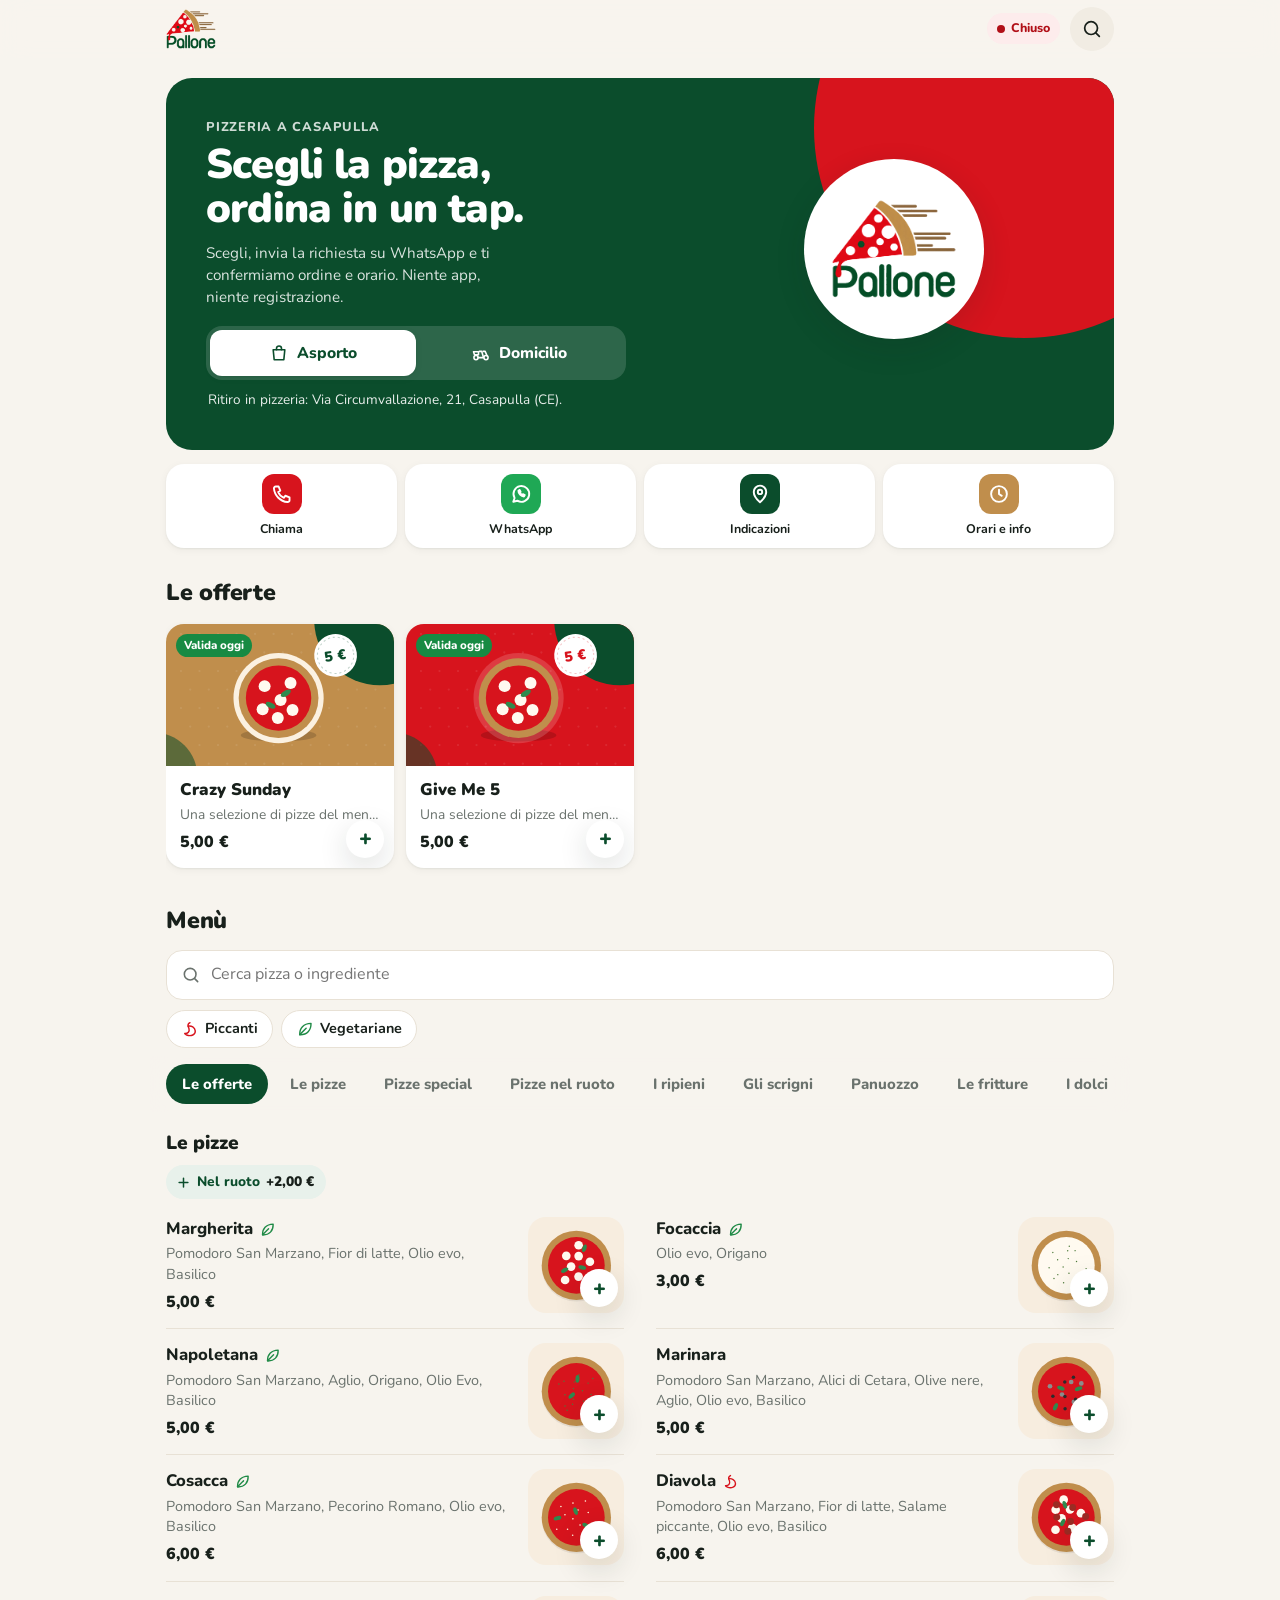
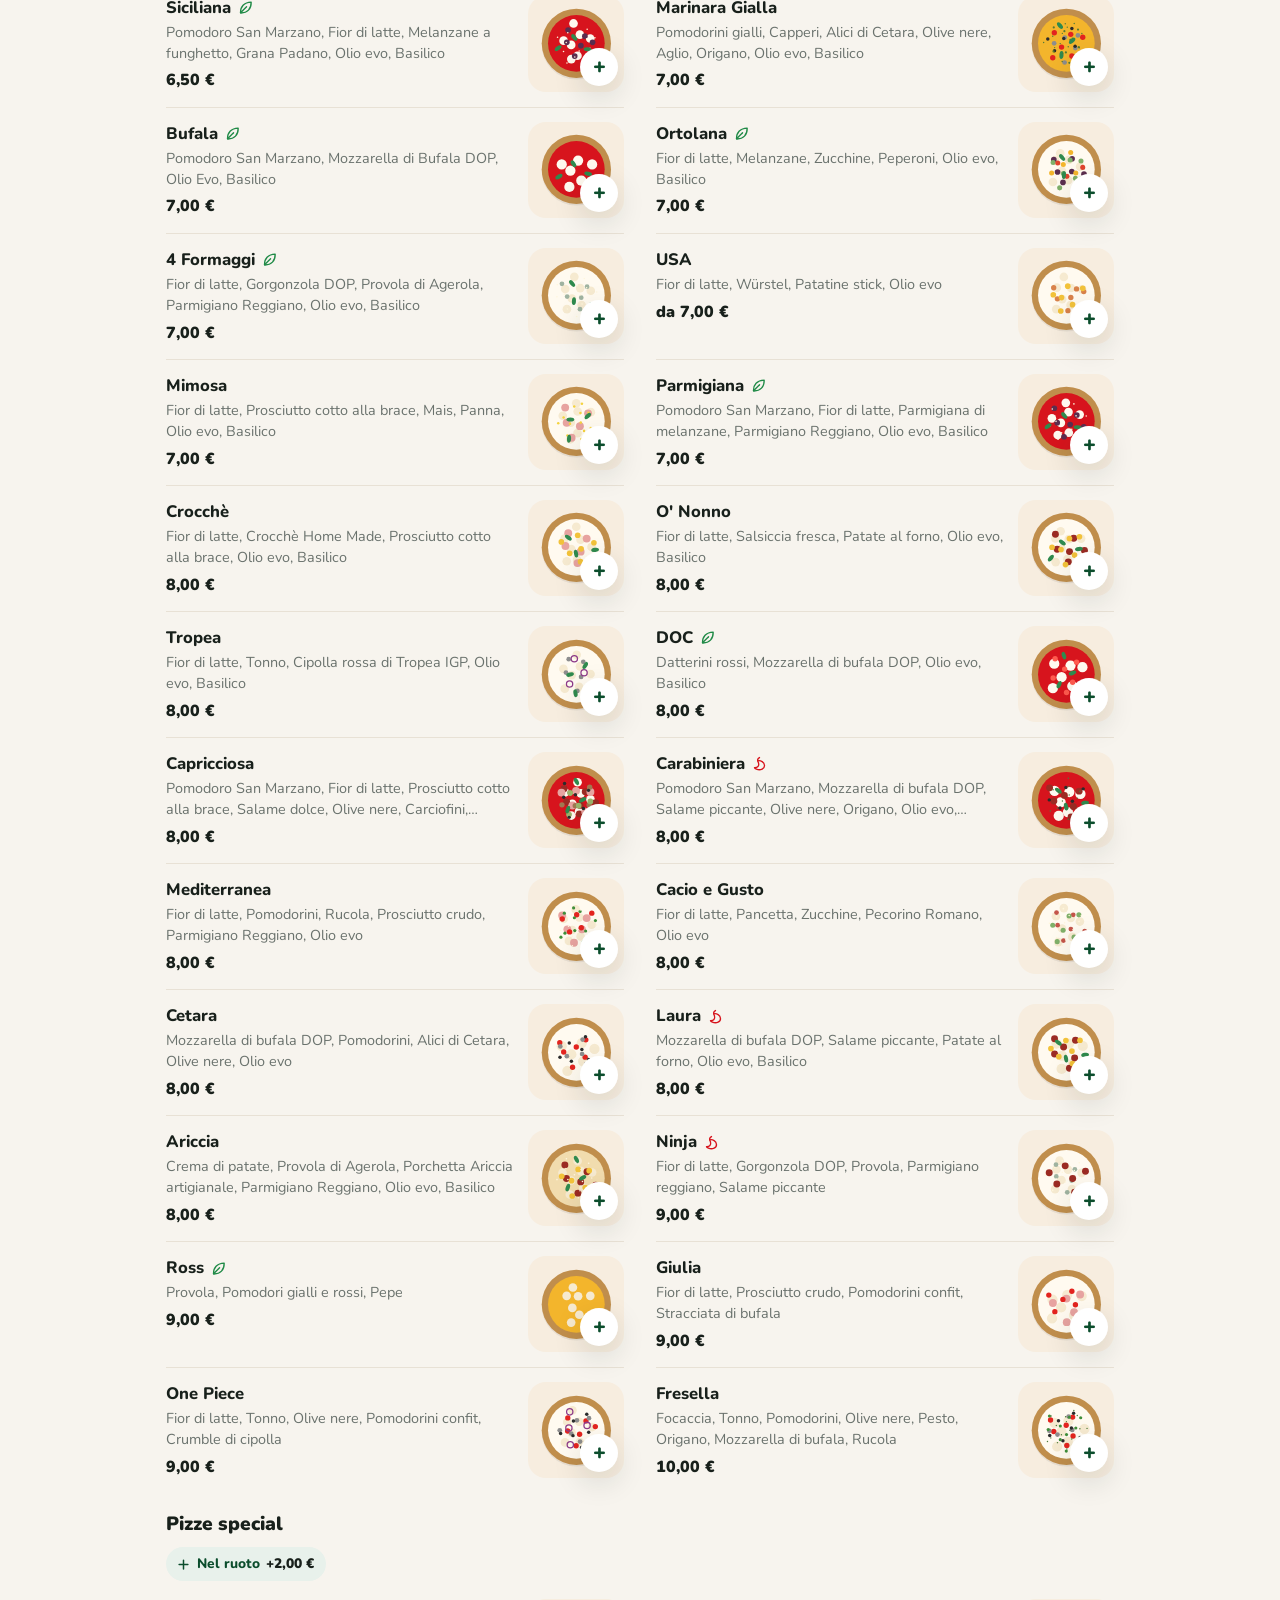
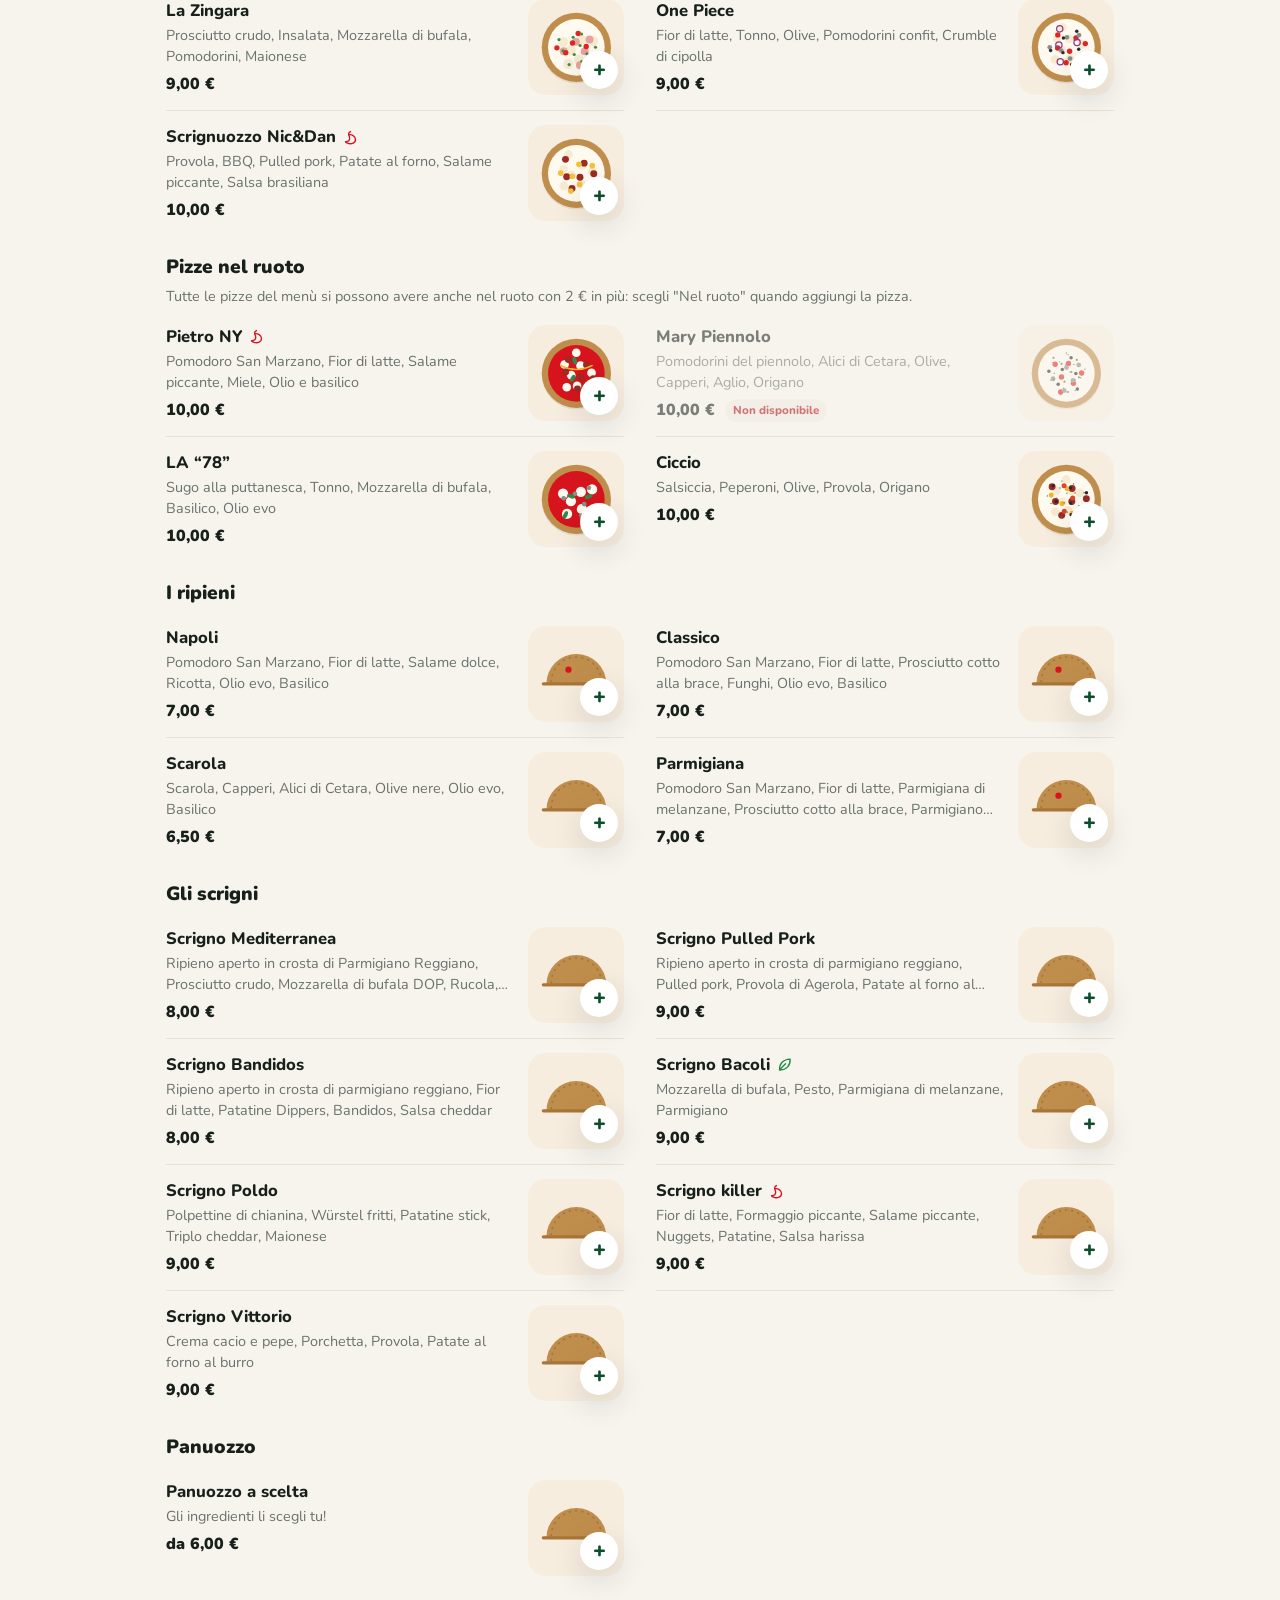
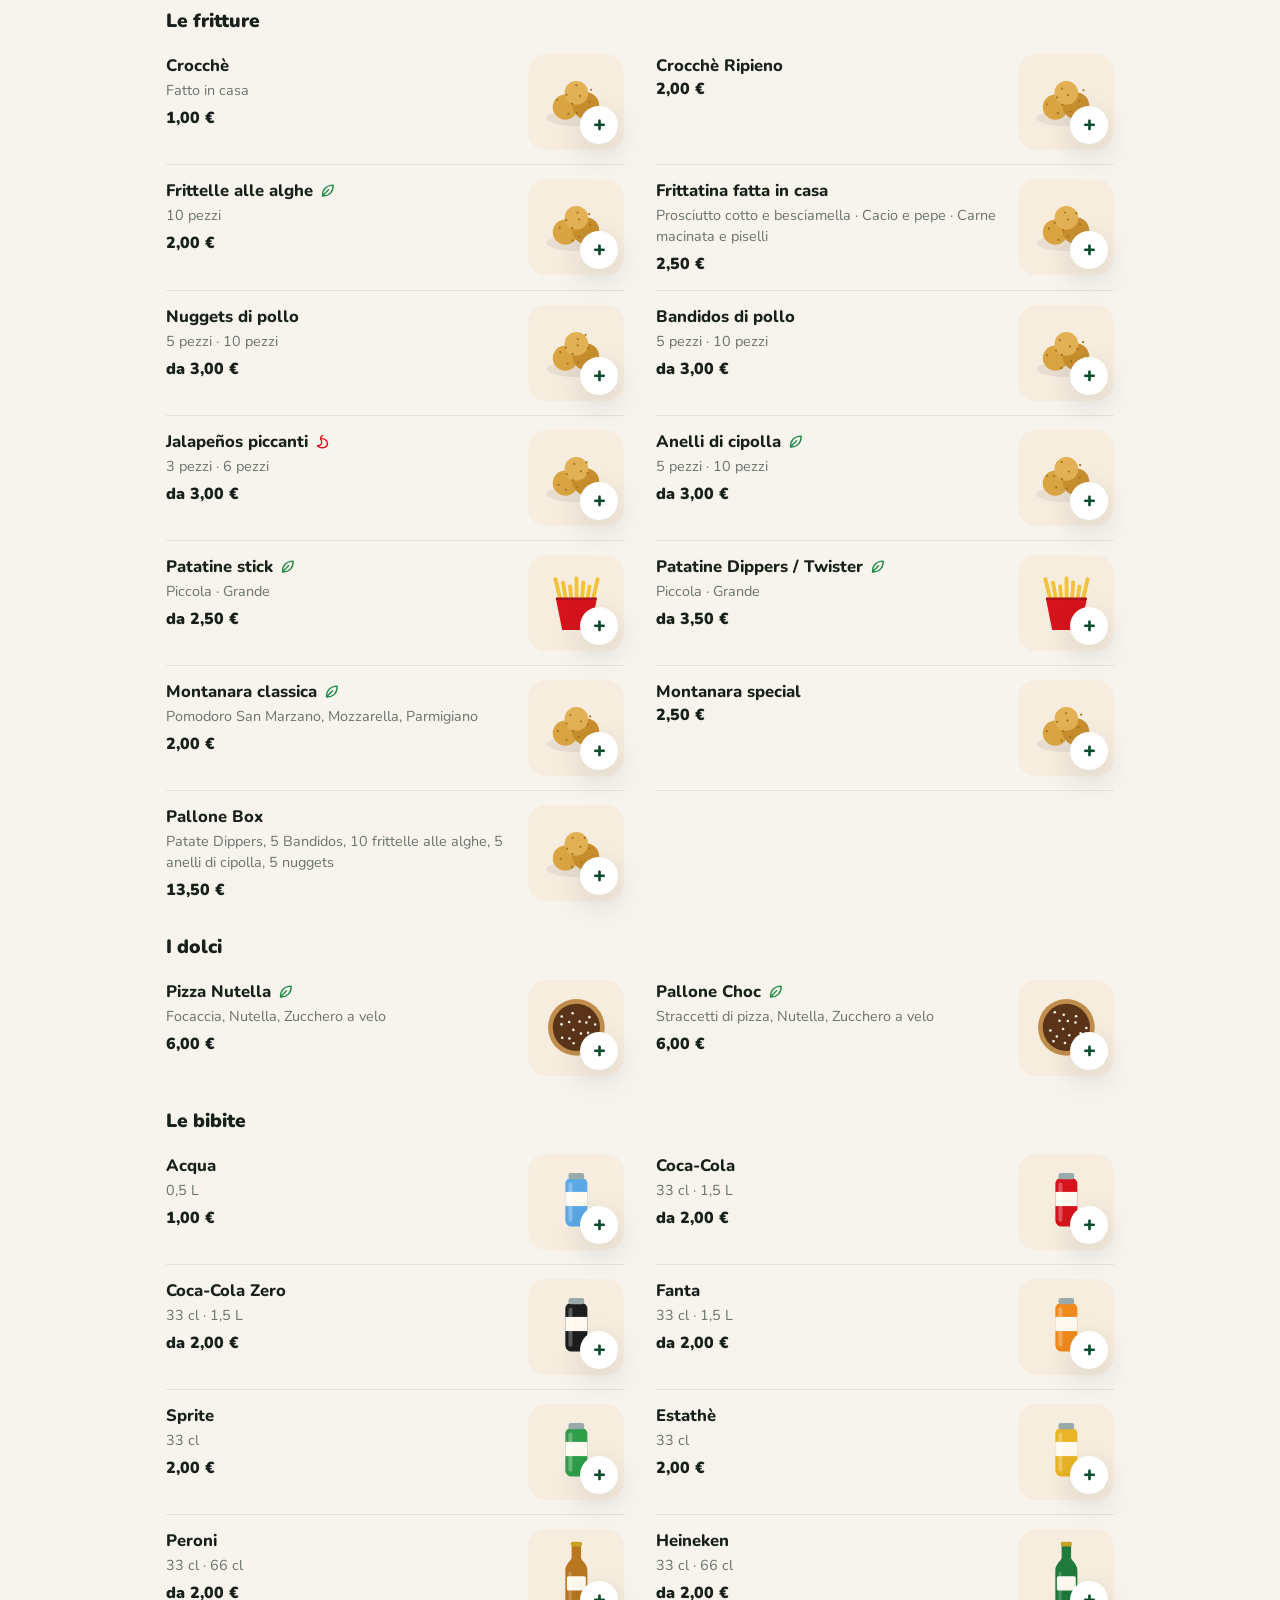
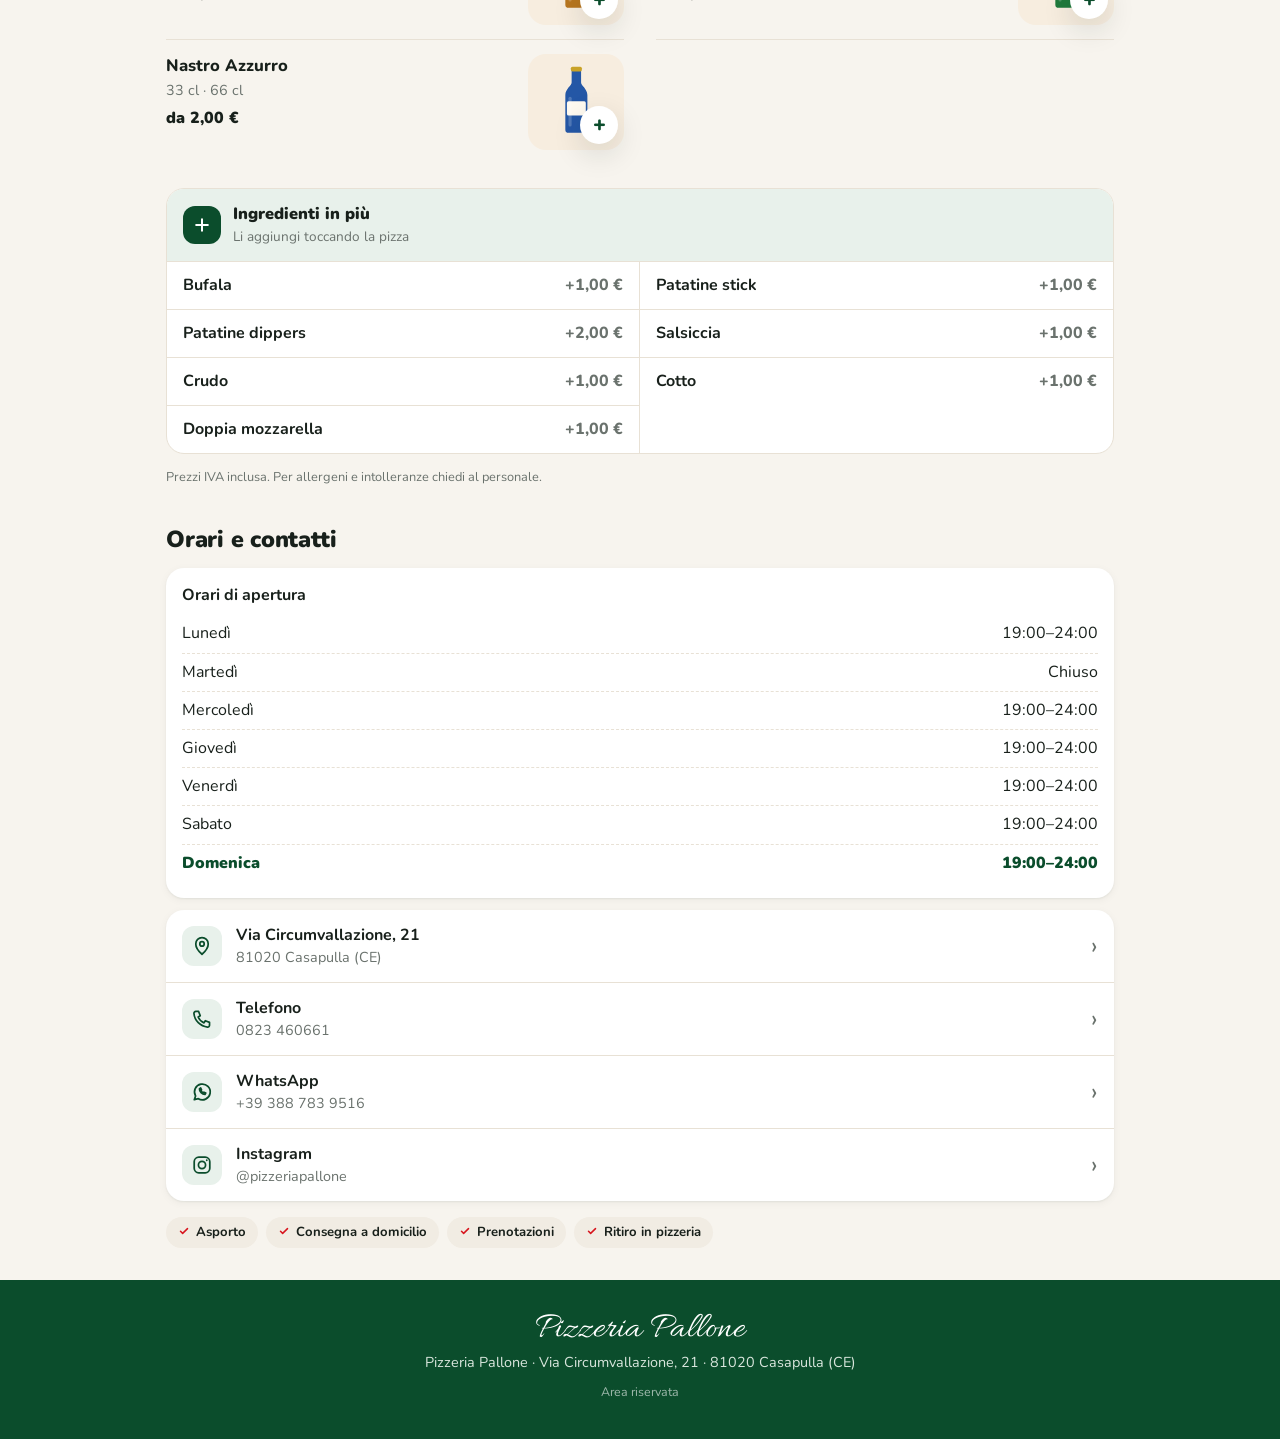
==== index.html @ e0c832b7 "Martedì giorno di chiusura - Stato 'Chiuso oggi · riapre domani alle 19:00' nel giorno di chiusura -" ====
<!doctype html>
<html lang="it">
<head>
  <meta charset="utf-8">
  <meta name="viewport" content="width=device-width, initial-scale=1, viewport-fit=cover">
  <title>Pizzeria Pallone · Menù e ordini · Casapulla</title>
  <meta name="description" content="Il menù di Pizzeria Pallone a Casapulla. Scegli le tue pizze e ordina in un attimo su WhatsApp, da asporto o a domicilio.">
  <meta name="theme-color" content="#0b4d2c">
  <meta name="apple-mobile-web-app-capable" content="yes">
  <meta name="apple-mobile-web-app-title" content="Pallone">
  <meta property="og:title" content="Pizzeria Pallone · Menù e ordini">
  <meta property="og:description" content="Scegli dal menù e ordina su WhatsApp. Asporto e consegna a domicilio a Casapulla.">
  <meta property="og:image" content="img/icon-512.png">
  <link rel="manifest" href="manifest.webmanifest">
  <link rel="icon" href="img/icon-192.png">
  <link rel="apple-touch-icon" href="img/icon-192.png">
  <link rel="preconnect" href="https://fonts.googleapis.com">
  <link rel="preconnect" href="https://fonts.gstatic.com" crossorigin>
  <link href="https://fonts.googleapis.com/css2?family=Allura&family=Nunito:wght@500;600;700;800;900&display=swap" rel="stylesheet">
  <link rel="stylesheet" href="css/style.css?v=20261107v">
</head>
<body>
  <a class="skip" href="#menu">Vai al menù</a>

  <!-- ===== Barra superiore ===== -->
  <header class="appbar">
    <a href="#top" class="appbar__brand" aria-label="Pizzeria Pallone, torna in cima">
      <img src="img/logo.png" alt="Pizzeria Pallone" width="640" height="510">
    </a>
    <span class="status" id="status" hidden></span>
    <button class="iconbtn" id="open-search" type="button" aria-label="Cerca nel menù">
      <i data-icon="search"></i>
    </button>
  </header>

  <main id="top">
    <div class="notices" id="notices" aria-live="polite"></div>
    <!-- ===== Hero ===== -->
    <section class="hero">
      <div class="hero__card">
        <div class="hero__text">
          <p class="hero__eyebrow">Pizzeria a Casapulla</p>
          <h1 class="hero__title">Scegli la pizza,<br>ordina in un tap.</h1>
          <p class="hero__sub">Scegli, invia la richiesta su WhatsApp e ti confermiamo ordine e orario. Niente app, niente registrazione.</p>
        </div>
        <div class="hero__logo" aria-hidden="true"><img src="img/logo.png" alt="" width="640" height="510"></div>

        <div class="segmented" role="radiogroup" aria-label="Come vuoi ricevere l'ordine?">
          <button type="button" role="radio" class="segmented__opt" data-mode="asporto" aria-checked="true">
            <i data-icon="bag"></i>
            Asporto
          </button>
          <button type="button" role="radio" class="segmented__opt" data-mode="domicilio" aria-checked="false">
            <i data-icon="scooter"></i>
            Domicilio
          </button>
        </div>
        <p class="hero__note" id="delivery-note" hidden></p>
      </div>

      <nav class="quick" aria-label="Azioni rapide">
        <a class="quick__item" id="q-call" href="#">
          <span class="quick__ico quick__ico--red"><i data-icon="phone"></i></span>
          Chiama
        </a>
        <a class="quick__item" id="q-wa" href="#" target="_blank" rel="noopener">
          <span class="quick__ico quick__ico--wa"><i data-icon="whatsapp"></i></span>
          WhatsApp
        </a>
        <a class="quick__item" id="q-map" href="#" target="_blank" rel="noopener">
          <span class="quick__ico quick__ico--green"><i data-icon="pin"></i></span>
          Indicazioni
        </a>
        <a class="quick__item" href="#info">
          <span class="quick__ico quick__ico--crust"><i data-icon="clock"></i></span>
          Orari e info
        </a>
      </nav>
    </section>

    <!-- ===== In evidenza (massimo 3, scelte dall'admin) ===== -->
    <section class="spotlight" id="spot-wrap" hidden aria-labelledby="spot-title">
      <div class="section-head"><h2 id="spot-title">In evidenza</h2></div>
      <div class="spot-list" id="spot-list"></div>
    </section>

    <!-- ===== I più amati ===== -->
    <section class="featured" aria-labelledby="featured-title" id="featured-wrap">
      <div class="section-head">
        <h2 id="featured-title">I più amati</h2>
      </div>
      <div class="featured__track" id="featured"></div>
    </section>

    <div class="deals" id="deals" hidden></div>

    <!-- ===== Menù ===== -->
    <section class="menu" id="menu" aria-labelledby="menu-title">
      <div class="section-head">
        <h2 id="menu-title">Menù</h2>
      </div>

      <div class="search">
        <i data-icon="search"></i>
        <label for="search" class="sr-only">Cerca nel menù</label>
        <input id="search" type="search" placeholder="Cerca pizza o ingrediente" autocomplete="off" enterkeyhint="search">
        <button type="button" class="search__clear" id="search-clear" aria-label="Cancella ricerca" hidden>×</button>
      </div>

      <div class="filters" role="group" aria-label="Filtri">
        <button type="button" class="filter" data-filter="promo" aria-pressed="false"><i data-icon="tag"></i> In promo oggi</button>
        <button type="button" class="filter" data-filter="piccante" aria-pressed="false"><i data-icon="chili" class="ic--red"></i> Piccanti</button>
        <button type="button" class="filter" data-filter="vegetariana" aria-pressed="false"><i data-icon="leaf" class="ic--green"></i> Vegetariane</button>
        <button type="button" class="filter" data-filter="novita" aria-pressed="false"><i data-icon="sparkle"></i> Novità</button>
      </div>

      <nav class="cats" aria-label="Categorie">
        <div class="cats__track" id="cats"></div>
      </nav>

      <div id="menu-list"></div>

      <div class="empty" id="empty" hidden>
        <p class="empty__emoji" aria-hidden="true"><i data-icon="pizza"></i></p>
        <p><strong>Nessun risultato</strong></p>
        <p>Prova un'altra parola o togli i filtri.</p>
        <button type="button" class="btn btn--ghost" id="reset-filters">Mostra tutto il menù</button>
      </div>

      <aside class="extras" id="extras" hidden aria-labelledby="extras-title">
        <div class="extras__head">
          <span class="extras__ico" aria-hidden="true"><i data-icon="plus"></i></span>
          <div>
            <h3 id="extras-title">Ingredienti in più</h3>
            <p class="extras__hint">Li aggiungi toccando la pizza</p>
          </div>
        </div>
        <ul class="extras__list" id="extras-list"></ul>
      </aside>
      <p class="fineprint">Prezzi IVA inclusa. Per allergeni e intolleranze chiedi al personale.</p>
    </section>

    <!-- ===== Info ===== -->
    <section class="info" id="info" aria-labelledby="info-title">
      <div class="section-head"><h2 id="info-title">Orari e contatti</h2></div>

      <div class="info__card" id="hours-card" hidden>
        <h3>Orari di apertura</h3>
        <ul class="hours" id="hours"></ul>
      </div>

      <div class="info__list">
        <a class="row" id="i-map" href="#" target="_blank" rel="noopener">
          <span class="row__ico"><i data-icon="pin"></i></span>
          <span class="row__txt"><strong id="i-addr"></strong><small id="i-city"></small></span>
          <span class="row__chev" aria-hidden="true">›</span>
        </a>
        <a class="row" id="i-call" href="#">
          <span class="row__ico"><i data-icon="phone"></i></span>
          <span class="row__txt"><strong>Telefono</strong><small id="i-phone"></small></span>
          <span class="row__chev" aria-hidden="true">›</span>
        </a>
        <a class="row" id="i-wa" href="#" target="_blank" rel="noopener">
          <span class="row__ico"><i data-icon="whatsapp"></i></span>
          <span class="row__txt"><strong>WhatsApp</strong><small id="i-wa-num"></small></span>
          <span class="row__chev" aria-hidden="true">›</span>
        </a>
        <a class="row" id="i-ig" href="#" target="_blank" rel="noopener">
          <span class="row__ico"><i data-icon="instagram"></i></span>
          <span class="row__txt"><strong>Instagram</strong><small id="i-ig-name"></small></span>
          <span class="row__chev" aria-hidden="true">›</span>
        </a>
        <a class="row" id="i-fb" href="#" target="_blank" rel="noopener" hidden>
          <span class="row__ico"><i data-icon="facebook"></i></span>
          <span class="row__txt"><strong>Facebook</strong><small>Pagina ufficiale</small></span>
          <span class="row__chev" aria-hidden="true">›</span>
        </a>
      </div>

      <ul class="services" aria-label="Servizi">
        <li>Asporto</li><li>Consegna a domicilio</li><li>Prenotazioni</li><li>Ritiro in pizzeria</li>
      </ul>
    </section>
  </main>

  <footer class="footer">
    <p class="footer__script">Pizzeria Pallone</p>
    <p id="f-legal"></p>
    <p id="f-mail"></p>
    <p><a class="footer__admin" href="admin.html" rel="nofollow">Area riservata</a></p>
  </footer>

  <!-- ===== Barra in basso: contatti oppure "Vedi ordine" ===== -->
  <div class="dock" id="dock">
    <div class="dock__contacts" id="dock-contacts">
      <a class="btn btn--light" id="d-call" href="#">
        <i data-icon="phone"></i>
        Chiama
      </a>
      <a class="btn btn--primary" href="#menu">Sfoglia il menù</a>
    </div>
    <button type="button" class="cartbar" id="cartbar" hidden>
      <span class="cartbar__count" id="cart-count">0</span>
      <span class="cartbar__label">Vedi ordine</span>
      <span class="cartbar__total" id="cart-total">0,00 €</span>
    </button>
  </div>

  <div class="site-toast" id="site-toast" role="status" hidden></div>
  <div class="sr-only" aria-live="polite" id="live"></div>

  <!-- ===== Scheda prodotto ===== -->
  <dialog class="sheet" id="product-sheet" aria-labelledby="ps-name">
    <form method="dialog" class="sheet__inner" id="product-form">
      <div class="sheet__grab" aria-hidden="true"></div>
      <button class="sheet__close" value="cancel" aria-label="Chiudi">×</button>
      <div class="ps__art" id="ps-art"></div>
      <div class="sheet__body">
        <h2 class="ps__name" id="ps-name"></h2>
        <div class="ps__tags" id="ps-tags"></div>
        <p class="ps__desc" id="ps-desc"></p>
        <p class="ps__more" id="ps-more" hidden></p>
        <p class="ps__allergens" id="ps-allergens" hidden></p>
        <div id="ps-steps"></div>
        <fieldset class="choices" id="ps-variants" hidden>
          <legend id="ps-variants-title">Scegli il formato</legend>
          <div id="ps-variants-list" class="optlist"></div>
        </fieldset>
        <fieldset class="choices" id="ps-options" hidden>
          <legend>Vuoi aggiungere? <small>(facoltativo)</small></legend>
          <div id="ps-options-list"></div>
        </fieldset>
        <div class="field" id="ps-note-wrap">
          <label class="field__label" id="ps-note-label" for="ps-note">Vuoi cambiare qualcosa? <small>(facoltativo)</small></label>
          <div class="note-chips" id="ps-note-chips" role="group" aria-label="Scelte rapide"></div>
          <textarea id="ps-note" rows="2" maxlength="160" placeholder="Es. senza origano, aggiungi olive…"></textarea>
          <span class="field__hint" id="ps-note-hint">La nota arriva alla pizzeria insieme all'ordine.</span>
        </div>
      </div>
      <div class="sheet__footer">
        <div class="stepper" aria-label="Quantità">
          <button type="button" class="stepper__btn" id="ps-minus" aria-label="Diminuisci">−</button>
          <output id="ps-qty" aria-live="polite">1</output>
          <button type="button" class="stepper__btn" id="ps-plus" aria-label="Aumenta">+</button>
        </div>
        <button type="submit" value="add" class="btn btn--primary btn--grow" id="ps-add">Aggiungi</button>
      </div>
    </form>
  </dialog>

  <!-- ===== Il tuo ordine (riepilogo e invio) ===== -->
  <dialog class="sheet sheet--tall" id="cart-sheet" aria-labelledby="cs-title">
    <form method="dialog" class="sheet__inner" id="cart-form" novalidate>
      <div class="sheet__grab" aria-hidden="true"></div>
      <div class="sheet__head">
        <h2 class="cs__title" id="cs-title">Il tuo ordine</h2>
        <button class="sheet__close" value="cancel" aria-label="Chiudi">×</button>
      </div>
      <div class="sheet__body">
        <div class="sent" id="cs-sent" hidden role="status">
          <p class="sent__title"><i data-icon="checkCircle"></i> Richiesta inviata su WhatsApp</p>
          <p>Ora <b>aspetta la risposta della pizzeria</b>: l'ordine e l'orario sono confermati solo quando ti rispondono.</p>
          <div class="sent__btns">
            <button type="button" class="btn btn--light" id="cs-sent-ok">Ho capito</button>
            <button type="button" class="btn btn--ghost" id="cs-sent-clear">Svuota l'ordine</button>
          </div>
        </div>
        <p class="cart-hint">Tocca <b><i data-icon="pencil"></i> Modifica</b> sotto una pizza per aggiungere ingredienti o una nota (es. ben cotta).</p>
        <ul class="cart" id="cart-list"></ul>
        <section class="upsell" id="upsell" hidden aria-labelledby="upsell-title">
          <h3 class="upsell__title" id="upsell-title">Ci aggiungi qualcosa?</h3>
          <p class="upsell__sub">Le più scelte insieme alla pizza</p>
          <div class="upsell__track" id="upsell-track"></div>
        </section>
        <button type="button" class="linkbtn" id="cart-more" value="cancel">+ Aggiungi altro dal menù</button>

        <h3 class="cs__sub">Come lo vuoi?</h3>
        <div class="segmented segmented--light" role="radiogroup" aria-label="Modalità">
          <button type="button" role="radio" class="segmented__opt" data-mode="asporto" aria-checked="true">Asporto</button>
          <button type="button" role="radio" class="segmented__opt" data-mode="domicilio" aria-checked="false">Domicilio</button>
        </div>

        <label class="field">
          <span class="field__label">Il tuo nome</span>
          <input id="c-name" type="text" autocomplete="given-name" required placeholder="Es. Mario">
        </label>
        <div id="c-addr-wrap" class="addr-grid" hidden>
          <label class="field">
            <span class="field__label">Via e numero civico</span>
            <input id="c-addr" type="text" autocomplete="address-line1" placeholder="Es. Via Roma 10, citofono Rossi">
          </label>
          <label class="field">
            <span class="field__label">Città</span>
            <input id="c-city" type="text" autocomplete="address-level2" placeholder="Es. Casapulla">
          </label>
        </div>
        <label class="field">
          <span class="field__label">Orario preferito <small>(da confermare)</small></span>
          <select id="c-time"></select>
          <span class="field__hint">È una richiesta: la pizzeria ti risponde con l'orario effettivo.</span>
        </label>
        <label class="field">
          <span class="field__label">Note per la pizzeria <small>(facoltativo)</small></span>
          <textarea id="c-note" rows="2" maxlength="200" placeholder="Es. pago con banconota da 50 €"></textarea>
        </label>

        <dl class="summary">
          <div><dt>Subtotale</dt><dd id="s-sub"></dd></div>
          <div id="s-del-row" hidden><dt>Consegna</dt><dd id="s-del"></dd></div>
          <div class="summary__total"><dt>Totale</dt><dd id="s-tot"></dd></div>
        </dl>
        <p class="form-error" id="c-error" role="alert" hidden></p>
      </div>
      <div class="sheet__footer sheet__footer--stack">
        <div class="confirm-box" role="note">
          <span class="confirm-box__ico" aria-hidden="true"><i data-icon="hourglass"></i></span>
          <p><b>Ordine e orario da confermare:</b> la pizzeria ti risponde su WhatsApp.</p>
        </div>
        <button type="button" class="btn btn--wa btn--grow" id="send-wa">
          <i data-icon="whatsapp"></i>
          Invia richiesta su WhatsApp
        </button>
        <p class="fineprint fineprint--center">Preferisci telefonare? <a id="cs-call" href="#">Chiama</a></p>
      </div>
    </form>
  </dialog>

  <script src="js/icons.js?v=20261107v"></script>
  <script src="js/art.js?v=20261107v"></script>
  <script src="js/app.js?v=20261107v"></script>
</body>
</html>
---- css/style.css ----
/* =========================================================
   Pizzeria Pallone — stile "app" mobile-first
   I colori vengono dal logo: verde, rosso pomodoro, cornicione.
   ========================================================= */
:root {
  --green: #0b4d2c;
  --green-700: #083c22;
  --green-50: #e8f1eb;
  --red: #d7141d;
  --red-700: #b10f17;
  --crust: #c08e4c;
  --crust-50: #f7eddf;
  --wa: #1fa855;

  --bg: #f7f4ee;
  --surface: #ffffff;
  --surface-2: #f1ece3;
  --ink: #18201b;
  --muted: #6a726d;
  --line: #e8e1d5;
  --overlay: rgba(12, 20, 15, .5);

  --r-sm: 12px;
  --r: 18px;
  --r-lg: 26px;
  --shadow-1: 0 1px 2px rgba(24, 32, 27, .06), 0 2px 8px rgba(24, 32, 27, .05);
  --shadow-2: 0 10px 30px rgba(24, 32, 27, .14);
  --appbar-h: 58px;
  --ease: cubic-bezier(.2, .8, .2, 1);
  --safe-b: env(safe-area-inset-bottom, 0px);
  color-scheme: light;
}

@media (prefers-color-scheme: dark) {
  :root {
    --bg: #0f1411;
    --surface: #181f1b;
    --surface-2: #212a24;
    --ink: #eef2ef;
    --muted: #9aa49e;
    --line: #2a332d;
    --green-50: #1b2d22;
    --crust-50: #2c241a;
    --shadow-1: none;
    --shadow-2: 0 10px 30px rgba(0, 0, 0, .5);
    color-scheme: dark;
  }
}

*, *::before, *::after { box-sizing: border-box; }
[hidden] { display: none !important; }

html { scroll-behavior: smooth; scroll-padding-top: calc(var(--appbar-h) + 64px); -webkit-text-size-adjust: 100%; }

body {
  margin: 0;
  font-family: "Nunito", system-ui, -apple-system, "Segoe UI", Roboto, sans-serif;
  font-size: 16px;
  line-height: 1.45;
  color: var(--ink);
  background: var(--bg);
  -webkit-font-smoothing: antialiased;
  -webkit-tap-highlight-color: transparent;
  padding-bottom: calc(88px + var(--safe-b));
}
body.is-locked { overflow: hidden; }

img { display: block; max-width: 100%; height: auto; }
a { color: inherit; }
button { font: inherit; color: inherit; cursor: pointer; }
:focus-visible { outline: 3px solid var(--crust); outline-offset: 2px; border-radius: 8px; }

.sr-only {
  position: absolute !important; width: 1px; height: 1px; padding: 0; margin: -1px;
  overflow: hidden; clip: rect(0 0 0 0); white-space: nowrap; border: 0;
}
.skip { position: absolute; left: 8px; top: -60px; z-index: 100; background: var(--green); color: #fff; padding: 10px 14px; border-radius: 10px; }
.skip:focus { top: 8px; }

/* ---------- Bottoni ---------- */
.btn {
  display: inline-flex; align-items: center; justify-content: center; gap: 8px;
  min-height: 52px; padding: 0 20px; border: 0; border-radius: 16px;
  font-weight: 800; font-size: 1rem; text-decoration: none; white-space: nowrap;
  transition: transform .15s var(--ease), background-color .15s, opacity .15s;
}
.btn:active { transform: scale(.97); }
.btn svg { width: 20px; height: 20px; fill: currentColor; flex: none; }
.btn--primary { background: var(--red); color: #fff; }
.btn--primary:hover { background: var(--red-700); }
.btn--light { background: var(--surface-2); color: var(--ink); }
.btn--ghost { background: transparent; border: 1.5px solid var(--line); min-height: 44px; }
.btn--wa { background: var(--wa); color: #fff; }
.btn--wa:hover { filter: brightness(.95); }
.btn--grow { flex: 1; }
.btn[disabled] { opacity: .5; pointer-events: none; }

.iconbtn {
  width: 44px; height: 44px; flex: none; display: grid; place-items: center;
  border: 0; border-radius: 50%; background: var(--surface-2);
}
.iconbtn svg { width: 20px; height: 20px; fill: var(--ink); }

/* ---------- Appbar ---------- */
.appbar {
  padding-inline: max(16px, calc((100% - 980px) / 2 + 16px)) !important;
  position: sticky; top: 0; z-index: 40;
  height: var(--appbar-h);
  display: flex; align-items: center; gap: 10px;
  padding: 0 12px 0 16px;
  background: color-mix(in srgb, var(--bg) 88%, transparent);
  backdrop-filter: saturate(1.5) blur(14px);
  -webkit-backdrop-filter: saturate(1.5) blur(14px);
  border-bottom: 1px solid transparent;
  transition: border-color .2s;
}
.appbar.is-scrolled { border-bottom-color: var(--line); }
.appbar__brand { display: flex; align-items: center; gap: 8px; text-decoration: none; min-width: 0; flex: 1; }
.appbar__brand img { height: 40px; width: auto; flex: none; display: block; }
.appbar__name { font-family: "Allura", cursive; font-size: 1.65rem; line-height: 1; color: var(--green); white-space: nowrap; overflow: hidden; text-overflow: ellipsis; }
@media (prefers-color-scheme: dark) { .appbar__name { color: #fff; } .appbar__brand img { background: #fff; border-radius: 10px; padding: 3px 6px; } }

.status {
  display: inline-flex; align-items: center; gap: 6px; flex: none;
  font-size: .78rem; font-weight: 800; padding: 6px 10px; border-radius: 999px;
  background: var(--green-50); color: var(--green);
}
.status::before { content: ""; width: 8px; height: 8px; border-radius: 50%; background: currentColor; }
.status.is-open { color: #178a43; }
.status.is-closed { background: #fdecec; color: var(--red-700); }
@media (prefers-color-scheme: dark) {
  .status.is-open { color: #5fd38c; }
  .status.is-closed { background: #3a1c1d; color: #ff8a8f; }
}

/* ---------- Hero ---------- */
.hero { padding: 8px 16px 0; max-width: 980px; margin: 0 auto; }
.hero__card {
  position: relative; overflow: hidden;
  background: var(--green); color: #fff;
  border-radius: var(--r-lg);
  padding: 22px 20px 20px;
  isolation: isolate;
}
.hero__card::after { /* pennellata decorativa come nel logo */
  content: ""; position: absolute; z-index: -1;
  width: 150px; height: 150px; right: -60px; top: -70px;
  border-radius: 50%; background: var(--red);
}
.hero__text { position: relative; }
.hero__eyebrow { margin: 0 0 6px; font-size: .8rem; font-weight: 800; letter-spacing: .06em; text-transform: uppercase; opacity: .8; }
.hero__title { margin: 0; font-size: clamp(1.7rem, 7.4vw, 2.6rem); line-height: 1.08; font-weight: 900; letter-spacing: -.02em; }
.hero__sub { margin: 10px 0 18px; font-size: .95rem; opacity: .85; max-width: 32ch; }
.hero__logo {
  display: none; width: 180px; aspect-ratio: 1; place-items: center;
  background: #fff; border-radius: 50%; box-shadow: var(--shadow-2);
}
.hero__note { margin: 10px 2px 0; font-size: .85rem; opacity: .9; }

/* Segmented control */
.segmented {
  position: relative; display: grid; grid-template-columns: 1fr 1fr;
  background: rgba(255, 255, 255, .14); padding: 4px; border-radius: 16px;
}
.segmented__opt {
  display: flex; align-items: center; justify-content: center; gap: 8px;
  min-height: 46px; border: 0; border-radius: 12px; background: transparent;
  color: #fff; font-weight: 800; font-size: .98rem;
  transition: background-color .2s var(--ease), color .2s;
}
.segmented__opt svg { width: 20px; height: 20px; fill: currentColor; }
.segmented__opt[aria-checked="true"] { background: #fff; color: var(--green); box-shadow: var(--shadow-1); }
.segmented--light { background: var(--surface-2); margin-bottom: 16px; }
.segmented--light .segmented__opt { color: var(--muted); }
.segmented--light .segmented__opt[aria-checked="true"] { background: var(--surface); color: var(--ink); }

/* Azioni rapide */
.quick { display: grid; grid-template-columns: repeat(4, 1fr); gap: 8px; margin: 14px 0 0; }
.quick__item {
  display: flex; flex-direction: column; align-items: center; gap: 6px;
  text-decoration: none; font-size: .78rem; font-weight: 700; color: var(--ink); text-align: center;
  padding: 10px 2px; border-radius: var(--r); background: var(--surface); box-shadow: var(--shadow-1);
}
.quick__ico { width: 40px; height: 40px; border-radius: 12px; display: grid; place-items: center; }
.quick__ico svg { width: 22px; height: 22px; fill: #fff; }
.quick__ico--red { background: var(--red); }
.quick__ico--wa { background: var(--wa); }
.quick__ico--green { background: var(--green); }
.quick__ico--crust { background: var(--crust); }

/* ---------- Sezioni ---------- */
.section-head { display: flex; align-items: baseline; justify-content: space-between; margin: 0 0 12px; }
.section-head h2 { margin: 0; font-size: 1.45rem; font-weight: 900; letter-spacing: -.01em; }

/* I più amati (carosello) */
.featured { max-width: 980px; margin: 28px auto 0; padding: 0 16px; }
.featured__track {
  display: grid; grid-auto-flow: column; grid-auto-columns: 72%;
  gap: 12px; overflow-x: auto; scroll-snap-type: x mandatory;
  margin: 0 -16px; padding: 2px 16px 8px; scrollbar-width: none;
}
.featured__track::-webkit-scrollbar { display: none; }
.fcard {
  scroll-snap-align: start; position: relative; text-align: left;
  display: flex; flex-direction: column; border: 0; padding: 0;
  background: var(--surface); border-radius: var(--r); overflow: hidden; box-shadow: var(--shadow-1);
}
.fcard__art { aspect-ratio: 16 / 10; background: var(--crust-50); display: grid; place-items: center; overflow: hidden; }
.fcard__art { position: relative; }
.fcard__art img { position: absolute; inset: 0; width: 100%; height: 100%; object-fit: cover; }
.fcard__art svg { position: absolute; left: 0; top: 8%; width: 100%; height: 84%; }
.fcard__body { padding: 12px 14px 14px; display: grid; gap: 2px; }
.fcard__name { font-weight: 900; font-size: 1.05rem; }
.fcard__desc { color: var(--muted); font-size: .86rem; display: -webkit-box; -webkit-line-clamp: 1; -webkit-box-orient: vertical; overflow: hidden; }
.fcard__price { font-weight: 900; margin-top: 4px; }
.fcard .add { position: absolute; right: 10px; bottom: 10px; z-index: 2; }
.fcard .badge { position: absolute; left: 10px; top: 10px; pointer-events: none; }

/* ---------- Menù ---------- */
.menu { max-width: 980px; margin: 28px auto 0; padding: 0 16px; }

.search {
  display: flex; align-items: center; gap: 10px;
  min-height: 50px; padding: 0 6px 0 14px;
  background: var(--surface); border: 1.5px solid var(--line); border-radius: 16px;
}
.search:focus-within { border-color: var(--green); }
.search > svg { width: 20px; height: 20px; fill: var(--muted); flex: none; }
.search input {
  flex: 1; min-width: 0; border: 0; outline: 0; background: transparent; color: var(--ink);
  font: inherit; font-size: 16px; /* evita lo zoom su iPhone */
  padding: 12px 0;
}
.search input::-webkit-search-cancel-button { display: none; }
.search__clear { width: 36px; height: 36px; border: 0; border-radius: 50%; background: var(--surface-2); font-size: 1.3rem; line-height: 1; }

.filters { display: flex; gap: 8px; margin: 10px -16px 0; padding: 0 16px; overflow-x: auto; scrollbar-width: none; }
.filters::-webkit-scrollbar { display: none; }
.filter {
  flex: none; min-height: 38px; padding: 0 14px; border-radius: 999px;
  border: 1.5px solid var(--line); background: var(--surface); font-weight: 700; font-size: .9rem;
}
.filter[aria-pressed="true"] { background: var(--ink); border-color: var(--ink); color: var(--bg); }

.cats {
  position: sticky; top: var(--appbar-h); z-index: 30;
  margin: 8px -16px 0; padding: 8px 0;
  background: color-mix(in srgb, var(--bg) 92%, transparent);
  backdrop-filter: blur(14px); -webkit-backdrop-filter: blur(14px);
}
.cats.is-stuck { box-shadow: 0 1px 0 var(--line); }
.cats__track { display: flex; gap: 6px; padding: 0 16px; overflow-x: auto; scrollbar-width: none; }
.cats__track::-webkit-scrollbar { display: none; }
.cat {
  flex: none; display: inline-flex; align-items: center; min-height: 40px; padding: 0 16px;
  border-radius: 999px; text-decoration: none; white-space: nowrap;
  font-weight: 800; font-size: .93rem; color: var(--muted);
  transition: background-color .2s, color .2s;
}
.cat.is-active { background: var(--green); color: #fff; }

.cat-section { padding-top: 18px; }
.cat-section__title { margin: 0 0 4px; font-size: 1.2rem; font-weight: 900; }
.cat-section__note { margin: 0 0 4px; color: var(--muted); font-size: .9rem; }

.items { list-style: none; margin: 0; padding: 0; }
.item {
  position: relative; display: flex; gap: 14px; align-items: flex-start;
  padding: 14px 0; border-bottom: 1px solid var(--line);
}
.item:last-child { border-bottom: 0; }
.item__open { /* tutta la riga è cliccabile */
  position: absolute; inset: 0; border: 0; background: transparent; padding: 0; z-index: 1;
  border-radius: var(--r-sm);
}
.item__main { flex: 1; min-width: 0; }
.item__name { margin: 0; font-size: 1.04rem; font-weight: 800; display: flex; align-items: center; gap: 6px; flex-wrap: wrap; }
.item__desc {
  margin: 2px 0 6px; color: var(--muted); font-size: .9rem;
  display: -webkit-box; -webkit-line-clamp: 2; -webkit-box-orient: vertical; overflow: hidden;
}
.item__price { font-weight: 900; font-variant-numeric: tabular-nums; }
.item__media { position: relative; flex: none; width: 96px; height: 96px; }
.item__art {
  width: 100%; height: 100%; border-radius: var(--r); overflow: hidden;
  background: var(--crust-50); display: grid; place-items: center;
}
.item__art img { width: 100%; height: 100%; object-fit: cover; }
.item__art svg { width: 82%; height: 82%; }
.item__media .add { position: absolute; right: 6px; bottom: 6px; z-index: 2; }

.item.is-off .item__main, .item.is-off .item__art, .fcard.is-off .fcard__art { opacity: .55; }
.item__main .badge { margin-left: 6px; vertical-align: 1px; }
.cat-section__img { width: 100%; aspect-ratio: 3 / 1; object-fit: cover; border-radius: var(--r); margin: 8px 0 4px; }
.section-head__link { color: var(--red); font-weight: 800; text-decoration: none; font-size: .95rem; }
img.is-contain, .is-contain img { object-fit: contain !important; }
.fcard__art img.is-contain { background: #fff; }
.ico-tag { font-size: .95rem; line-height: 1; }

.add {
  min-width: 38px; height: 38px; padding: 0 10px; border-radius: 999px; border: 0;
  background: var(--surface); color: var(--green); box-shadow: var(--shadow-2);
  font-weight: 900; font-size: 1.35rem; line-height: 1; display: grid; place-items: center;
  transition: transform .15s var(--ease), background-color .2s, color .2s;
}
@media (prefers-color-scheme: dark) { .add { background: #fff; } }
.add:active { transform: scale(.9); }
.add.has-qty { background: var(--green); color: #fff; font-size: .95rem; }

.badge {
  display: inline-flex; align-items: center; gap: 4px;
  font-size: .72rem; font-weight: 800; padding: 3px 8px; border-radius: 999px;
  background: var(--crust-50); color: #8a5a1c;
}
.badge--novita { background: #e6eefb; color: #2a4f8f; }
.badge--consigliata { background: var(--red); color: #fff; }
.badge--today { background: #178a43; color: #fff; }
.badge--days { background: var(--surface-2); color: var(--muted); }
.badge--off { background: var(--surface-2); color: var(--red-700); }
@media (prefers-color-scheme: dark) { .badge { color: #e8c48e; } .badge--novita { background: #1d2a40; color: #9dbcf2; } }

.empty { text-align: center; padding: 36px 0; color: var(--muted); }
.empty p { margin: 4px 0; }
.empty strong { color: var(--ink); font-size: 1.1rem; }
.empty__emoji { font-size: 2.4rem; }
.empty .btn { margin-top: 14px; }

.extras { margin-top: 20px; padding: 16px; border-radius: var(--r); background: var(--green-50); }
.extras h3 { margin: 0 0 6px; font-size: 1rem; }
.extras ul { margin: 0; padding-left: 18px; }
.fineprint { color: var(--muted); font-size: .8rem; margin: 14px 0 0; }
.fineprint--center { text-align: center; margin: 2px 0 0; }
.fineprint a { color: var(--ink); font-weight: 800; }

/* ---------- Info ---------- */
.info { max-width: 980px; margin: 36px auto 0; padding: 0 16px 32px; }
.info__card { background: var(--surface); border-radius: var(--r); padding: 16px; box-shadow: var(--shadow-1); margin-bottom: 12px; }
.info__card h3 { margin: 0 0 8px; font-size: 1rem; }
.hours { list-style: none; margin: 0; padding: 0; }
.hours li { display: flex; justify-content: space-between; padding: 7px 0; border-bottom: 1px dashed var(--line); font-variant-numeric: tabular-nums; }
.hours li:last-child { border: 0; }
.hours li.is-today { font-weight: 900; color: var(--green); }
@media (prefers-color-scheme: dark) { .hours li.is-today { color: #5fd38c; } }

.info__list { background: var(--surface); border-radius: var(--r); box-shadow: var(--shadow-1); overflow: hidden; }
.row { display: flex; align-items: center; gap: 14px; padding: 14px 16px; text-decoration: none; min-height: 64px; }
.row + .row { border-top: 1px solid var(--line); }
.row:active { background: var(--surface-2); }
.row__ico { width: 40px; height: 40px; border-radius: 12px; display: grid; place-items: center; background: var(--green-50); flex: none; }
.row__ico svg { width: 22px; height: 22px; fill: var(--green); }
@media (prefers-color-scheme: dark) { .row__ico svg { fill: #5fd38c; } }
.row__txt { flex: 1; display: grid; min-width: 0; }
.row__txt small { color: var(--muted); font-size: .9rem; }
.row__chev { color: var(--muted); font-size: 1.6rem; line-height: 1; }

.services { list-style: none; padding: 0; margin: 16px 0 0; display: flex; flex-wrap: wrap; gap: 8px; }
.services li { font-size: .82rem; font-weight: 700; padding: 6px 12px; border-radius: 999px; background: var(--surface-2); }
.services li::before {
  content: ""; display: inline-block; width: 12px; height: 12px; margin-right: 6px; vertical-align: -1px; background: var(--red);
  -webkit-mask: url("data:image/svg+xml,%3Csvg xmlns='http://www.w3.org/2000/svg' viewBox='0 0 24 24' fill='none' stroke='black' stroke-width='3' stroke-linecap='round' stroke-linejoin='round'%3E%3Cpath d='m5 12.5 4.3 4.3L19 7.2'/%3E%3C/svg%3E") center / contain no-repeat;
          mask: url("data:image/svg+xml,%3Csvg xmlns='http://www.w3.org/2000/svg' viewBox='0 0 24 24' fill='none' stroke='black' stroke-width='3' stroke-linecap='round' stroke-linejoin='round'%3E%3Cpath d='m5 12.5 4.3 4.3L19 7.2'/%3E%3C/svg%3E") center / contain no-repeat;
}

.footer { text-align: center; padding: 28px 16px; background: var(--green); color: #d9e6dd; font-size: .9rem; }
.footer p { margin: 2px 0; }
.footer a { color: #fff; }
.footer__script { font-family: "Allura", cursive; font-size: 2.3rem; color: #fff; line-height: 1.1; }

/* ---------- Dock in basso ---------- */
.dock {
  position: fixed; left: 0; right: 0; bottom: 0; z-index: 50;
  padding: 10px 16px calc(10px + var(--safe-b));
  background: color-mix(in srgb, var(--surface) 92%, transparent);
  backdrop-filter: blur(16px); -webkit-backdrop-filter: blur(16px);
  border-top: 1px solid var(--line);
}
.dock__contacts { display: grid; grid-template-columns: auto 1fr; gap: 10px; max-width: 560px; margin: 0 auto; }
.cartbar {
  width: 100%; max-width: 560px; margin: 0 auto; min-height: 56px;
  display: flex; align-items: center; gap: 12px; padding: 0 18px 0 10px;
  border: 0; border-radius: 18px; background: var(--red); color: #fff; font-weight: 900; font-size: 1.02rem;
  box-shadow: 0 8px 24px rgba(215, 20, 29, .35);
  animation: rise .35s var(--ease);
}
.cartbar__count { min-width: 36px; height: 36px; padding: 0 8px; border-radius: 12px; background: rgba(255,255,255,.2); display: grid; place-items: center; }
.cartbar__label { flex: 1; text-align: left; }
.cartbar.bump { animation: bump .35s var(--ease); }
@keyframes rise { from { transform: translateY(30px); opacity: 0; } }
@keyframes bump { 40% { transform: scale(1.04); } }

/* ---------- Bottom sheet (dialog) ---------- */
.sheet {
  width: 100%; max-width: 560px; max-height: 92dvh;
  margin: auto auto 0; padding: 0; border: 0;
  border-radius: 26px 26px 0 0; background: var(--surface); color: var(--ink);
  box-shadow: var(--shadow-2); overflow: hidden;
}
.sheet::backdrop { background: var(--overlay); backdrop-filter: blur(2px); }
.sheet[open] { animation: sheet-in .32s var(--ease); }
.sheet[open]::backdrop { animation: fade .3s ease; }
.sheet.is-closing { animation: sheet-out .22s ease forwards; }
@keyframes sheet-in { from { transform: translateY(100%); } }
@keyframes sheet-out { to { transform: translateY(100%); } }
@keyframes fade { from { opacity: 0; } }

.sheet__inner { display: flex; flex-direction: column; max-height: 92dvh; position: relative; }
.sheet__grab { width: 40px; height: 5px; border-radius: 3px; background: var(--line); margin: 8px auto 0; position: absolute; left: 0; right: 0; z-index: 2; }
.sheet__close {
  position: absolute; right: 12px; top: 12px; z-index: 3;
  width: 40px; height: 40px; border-radius: 50%; border: 0;
  background: color-mix(in srgb, var(--surface) 85%, transparent); box-shadow: var(--shadow-1);
  font-size: 1.6rem; line-height: 1;
}
.sheet__body { padding: 20px 20px 8px; overflow-y: auto; overscroll-behavior: contain; flex: 1; }
.sheet__footer {
  display: flex; gap: 12px; align-items: center;
  padding: 12px 20px calc(12px + var(--safe-b)); border-top: 1px solid var(--line); background: var(--surface);
}
.sheet__footer--stack { flex-direction: column; align-items: stretch; }

.ps__art { aspect-ratio: 16 / 10; background: var(--crust-50); display: grid; place-items: center; overflow: hidden; flex: none; }
.ps__art { position: relative; }
.ps__art img { position: absolute; inset: 0; width: 100%; height: 100%; object-fit: cover; }
.ps__art svg { position: absolute; left: 0; top: 9%; width: 100%; height: 82%; }
.ps__name { margin: 0; font-size: 1.5rem; font-weight: 900; letter-spacing: -.01em; }
.ps__tags { display: flex; flex-wrap: wrap; gap: 6px; margin: 8px 0 0; }
.ps__tags:empty { display: none; }
.ps__desc { margin: 10px 0 16px; color: var(--muted); }

.ps__more { margin: -6px 0 16px; font-size: .92rem; padding: 12px 14px; border-radius: var(--r-sm); background: var(--crust-50); }
.choices { border: 0; padding: 0; margin: 0 0 16px; }
.choices legend { font-weight: 900; font-size: 1rem; margin-bottom: 8px; padding: 0; }
.choices legend small { font-weight: 600; color: var(--muted); }
.choice {
  display: flex; align-items: center; gap: 12px; min-height: 52px; padding: 0 14px;
  border: 1.5px solid var(--line); border-radius: 14px; margin-bottom: 8px; cursor: pointer;
  transition: border-color .15s, background-color .15s;
}
.choice:has(input:checked) { border-color: var(--green); background: var(--green-50); }
.choice input { width: 20px; height: 20px; accent-color: var(--green); margin: 0; flex: none; }
.choice__name { flex: 1; font-weight: 700; }
.choice__price { font-weight: 800; font-variant-numeric: tabular-nums; }
.field textarea[aria-invalid="true"] { border-color: var(--red); }
.field { display: grid; gap: 6px; margin: 0 0 14px; }
.field__label { font-weight: 800; font-size: .92rem; }
.field__label small { font-weight: 600; color: var(--muted); }
.field input, .field textarea, .field select {
  width: 100%; font: inherit; font-size: 16px; color: var(--ink);
  background: var(--surface-2); border: 1.5px solid transparent; border-radius: 14px;
  padding: 13px 14px; resize: vertical; appearance: none;
}
.field select { background-image: linear-gradient(45deg, transparent 50%, var(--muted) 50%), linear-gradient(135deg, var(--muted) 50%, transparent 50%); background-position: calc(100% - 20px) 50%, calc(100% - 14px) 50%; background-size: 6px 6px; background-repeat: no-repeat; }
.field input:focus, .field textarea:focus, .field select:focus { outline: 0; border-color: var(--green); background: var(--surface); }
.field input[aria-invalid="true"] { border-color: var(--red); }

.stepper { display: flex; align-items: center; gap: 4px; background: var(--surface-2); border-radius: 16px; padding: 4px; }
.stepper__btn { width: 44px; height: 44px; border: 0; border-radius: 12px; background: var(--surface); font-size: 1.4rem; font-weight: 900; box-shadow: var(--shadow-1); }
.stepper output { min-width: 28px; text-align: center; font-weight: 900; font-size: 1.1rem; }
.stepper--sm .stepper__btn { width: 34px; height: 34px; font-size: 1.15rem; border-radius: 10px; }
.stepper--sm { border-radius: 12px; padding: 3px; }

.sheet__head { display: flex; align-items: center; justify-content: space-between; gap: 12px; padding: 22px 16px 10px 20px; border-bottom: 1px solid var(--line); }
.sheet__head .sheet__close { position: static; box-shadow: none; background: var(--surface-2); }
.cs__title { margin: 0; font-size: 1.5rem; font-weight: 900; }
.cs__sub { margin: 22px 0 10px; font-size: 1.05rem; font-weight: 900; }
.cart { list-style: none; margin: 0; padding: 0; }
.cart__item { display: grid; grid-template-columns: 1fr auto; gap: 4px 12px; align-items: center; padding: 12px 0; border-bottom: 1px solid var(--line); }
.cart__name { font-weight: 800; }
.cart__note { grid-column: 1 / -1; color: var(--muted); font-size: .85rem; margin-top: -2px; }
.cart__price { color: var(--muted); font-size: .9rem; font-variant-numeric: tabular-nums; }
.cart__side { grid-row: span 2; display: grid; justify-items: end; gap: 4px; }
.linkbtn { border: 0; background: none; padding: 12px 0; color: var(--green); font-weight: 800; }
@media (prefers-color-scheme: dark) { .linkbtn { color: #5fd38c; } }

.summary { margin: 8px 0 0; padding: 14px 16px; background: var(--surface-2); border-radius: var(--r); }
.summary div { display: flex; justify-content: space-between; padding: 3px 0; }
.summary dt { color: var(--muted); }
.summary dd { margin: 0; font-weight: 800; font-variant-numeric: tabular-nums; }
.summary__total { border-top: 1px solid var(--line); margin-top: 6px; padding-top: 9px !important; font-size: 1.1rem; }
.summary__total dt { color: var(--ink); font-weight: 900; }
.form-error { color: var(--red); font-weight: 700; margin: 10px 0 0; }

/* ---------- Tablet / desktop ---------- */
@media (min-width: 760px) {
  body { padding-bottom: 0; }
  body:has(#cartbar:not([hidden])) { padding-bottom: 96px; }
  .hero { padding-top: 20px; }
  .hero__card { padding: 40px; display: grid; grid-template-columns: 1fr 360px; gap: 0 40px; align-items: center; }
  .hero__card::after { width: 420px; height: 420px; right: -120px; top: -160px; }
  .hero__logo { display: grid; grid-row: span 2; justify-self: center; }
  .hero__logo img { width: 70%; height: auto; }
  .hero__text { max-width: none; }
  .segmented { grid-column: 1; max-width: 420px; }
  .hero__note { grid-column: 1; }
  .featured__track { grid-auto-columns: calc((100% - 36px) / 4); margin: 0; padding: 2px 0 8px; }
  .items { display: grid; grid-template-columns: 1fr 1fr; gap: 0 32px; }
  .item:nth-last-child(2):nth-child(odd) { border-bottom: 0; }
  .dock__contacts { display: none; }
  .dock:has(.cartbar[hidden]) { display: none; }
  .sheet { margin: auto; border-radius: 26px; max-height: 86vh; }
  .sheet__inner { max-height: 86vh; }
  .sheet[open] { animation: pop .25s var(--ease); }
  .sheet.is-closing { animation: fade-out .18s ease forwards; }
  .sheet__grab { display: none; }
}
@keyframes pop { from { transform: scale(.96); opacity: 0; } }
@keyframes fade-out { to { opacity: 0; } }

@media (prefers-reduced-motion: reduce) {
  html { scroll-behavior: auto; }
  *, *::before, *::after { animation: none !important; transition: none !important; }
}

/* ---------- Avvisi ---------- */
.notices { max-width: 980px; margin: 0 auto; padding: 0 16px; display: grid; gap: 8px; }
.notices:empty { display: none; }
.notices { padding-top: 8px; }
.notice { margin: 0; padding: 12px 14px; border-radius: var(--r-sm); font-weight: 700; font-size: .92rem; }
.notice--info { background: var(--crust-50); color: var(--ink); }
.notice--pause { background: #fdecec; color: var(--red-700); }
.notice--preview { background: #e6eefb; color: #2a4f8f; }
.ps__allergens { margin: -6px 0 16px; font-size: .88rem; color: var(--muted); }

/* ---------- Sconti del giorno ---------- */
.price-old { color: var(--muted); font-weight: 700; font-size: .88em; }
.price-promo { color: var(--red); }
.badge--promo { background: #fdecec; color: var(--red-700); }
@media (prefers-color-scheme: dark) { .badge--promo { background: #3a1c1d; color: #ff8a8f; } .price-promo { color: #ff6b70; } }
.deals { max-width: 980px; margin: 22px auto 0; padding: 0 16px; display: grid; gap: 10px; }
.deal {
  display: flex; align-items: center; gap: 12px; width: 100%; text-align: left;
  padding: 14px 16px; border: 0; border-radius: var(--r);
  background: linear-gradient(135deg, var(--red), #e8462c); color: #fff; box-shadow: 0 8px 22px rgba(215, 20, 29, .25);
}
.deal__ico { font-size: 1.6rem; line-height: 1; }
.deal__txt { flex: 1; display: grid; }
.deal__txt strong { font-size: 1.02rem; font-weight: 900; }
.deal__txt small { opacity: .9; font-size: .86rem; }
.deal__go { font-size: 1.8rem; line-height: 1; opacity: .9; }
.ps__tags + .choices, .ps__tags + .ps__desc[hidden] + .ps__more[hidden] + .ps__allergens[hidden] + .choices { margin-top: 14px; }
.footer__admin { font-size: .78rem; opacity: .6; text-decoration: none; display: inline-block; padding: 8px; }
.footer__admin:hover { opacity: 1; text-decoration: underline; }

/* ---------- In evidenza ---------- */
.spotlight { max-width: 980px; margin: 26px auto 0; padding: 0 16px; }
.spot-list { display: grid; gap: 12px; }
.spot {
  position: relative; display: flex; gap: 14px; align-items: center;
  background: var(--surface); border-radius: var(--r); padding: 12px; box-shadow: var(--shadow-1);
  border: 1.5px solid var(--crust);
}
.spot.is-off { opacity: .6; }
.spot__art { width: 96px; height: 96px; flex: none; border-radius: 14px; background: var(--crust-50); overflow: hidden; display: grid; place-items: center; }
.spot__art svg, .spot__art img { width: 100%; height: 100%; object-fit: cover; }
.spot__body { display: grid; gap: 2px; min-width: 0; padding-right: 44px; }
.spot__name { font-weight: 900; font-size: 1.08rem; }
.spot__desc { color: var(--muted); font-size: .88rem; display: -webkit-box; -webkit-line-clamp: 2; -webkit-box-orient: vertical; overflow: hidden; }
.spot__price { font-weight: 900; margin-top: 2px; }
.spot .add { position: absolute; right: 12px; bottom: 12px; z-index: 2; }
.badge--star { background: #fff4d6; color: #7a4e00; justify-self: start; }
@media (prefers-color-scheme: dark) { .badge--star { background: #3a2c12; color: #f2c25c; } }
@media (min-width: 760px) { .spot-list { grid-template-columns: repeat(3, 1fr); } }

/* ---------- Note e conferma ordine ---------- */
.note-chips { display: flex; flex-wrap: wrap; gap: 8px; }
.note-chip {
  min-height: 40px; padding: 0 14px; border-radius: 999px; border: 1.5px solid var(--line);
  background: var(--surface); font-weight: 700; font-size: .9rem;
}
.note-chip[aria-pressed="true"] { background: var(--green); border-color: var(--green); color: #fff; }
.cart-hint { margin: 0 0 4px; font-size: .86rem; color: var(--muted); background: var(--surface-2); padding: 10px 12px; border-radius: var(--r-sm); }
.cart__note { grid-column: 1 / -1; font-size: .88rem; color: var(--ink); background: var(--crust-50); padding: 6px 10px; border-radius: 10px; margin-top: 2px; }
.cart__notebtn {
  grid-column: 1 / -1; justify-self: start; border: 0; background: none; padding: 6px 0; min-height: 36px;
  color: var(--green); font-weight: 800; font-size: .9rem;
}
@media (prefers-color-scheme: dark) { .cart__notebtn { color: #5fd38c; } }
.cart__noteedit { grid-column: 1 / -1; display: flex; gap: 8px; margin-top: 4px; }
.cart__noteedit input {
  flex: 1; min-width: 0; font: inherit; font-size: 16px; color: var(--ink); background: var(--surface-2);
  border: 1.5px solid var(--green); border-radius: 12px; padding: 10px 12px; min-height: 44px;
}
.btn--xs { min-height: 44px; padding: 0 14px; border-radius: 12px; font-size: .9rem; }
.confirm-box {
  display: flex; gap: 10px; align-items: flex-start; margin: 0;
  background: #fff4d6; color: #5c3b00; border: 1.5px solid #f0c25a; border-radius: var(--r-sm); padding: 10px 12px;
}
.confirm-box p { margin: 0; font-size: .9rem; line-height: 1.35; }
.confirm-box__ico { font-size: 1.3rem; line-height: 1.1; }
@media (prefers-color-scheme: dark) { .confirm-box { background: #3a2c12; color: #f6dca6; border-color: #7a5a1c; } }
.sent { background: #e3f3e8; color: #14532d; border-radius: var(--r); padding: 14px 16px; margin-bottom: 12px; }
.sent p { margin: 0 0 8px; }
.sent__title { font-weight: 900; font-size: 1.05rem; }
.sent__btns { display: flex; gap: 8px; flex-wrap: wrap; }
.sent__btns .btn { flex: 1 1 140px; min-height: 44px; }
@media (prefers-color-scheme: dark) { .sent { background: #183526; color: #c9f0d6; } }
.site-toast {
  position: fixed; left: 50%; transform: translateX(-50%); bottom: calc(96px + var(--safe-b)); z-index: 60;
  width: max-content; max-width: calc(100% - 32px); background: var(--ink); color: var(--bg);
  padding: 12px 16px; border-radius: 14px; font-weight: 700; font-size: .92rem; box-shadow: var(--shadow-2);
  animation: rise .3s var(--ease);
}

/* ---------- Icone (js/icons.js) ---------- */
.ic {
  width: 1.15em; height: 1.15em; flex: none; display: inline-block; vertical-align: -0.2em;
  fill: none !important; stroke: currentColor; stroke-width: 1.9; stroke-linecap: round; stroke-linejoin: round;
}
.ic .f { fill: currentColor !important; stroke: none; }
.ic--red { color: var(--red); }
.ic--green { color: #1f8a46; }
@media (prefers-color-scheme: dark) { .ic--green { color: #5fd38c; } .ic--red { color: #ff6b70; } }
.quick__ico { color: #fff; }
.quick__ico .ic { width: 22px; height: 22px; stroke-width: 2.1; }
.row__ico { color: var(--green); }
@media (prefers-color-scheme: dark) { .row__ico { color: #5fd38c; } }
.row__ico .ic { width: 22px; height: 22px; }
.search > .ic { color: var(--muted); width: 20px; height: 20px; }
.iconbtn .ic { width: 22px; height: 22px; color: var(--ink); }
.btn .ic, .segmented__opt .ic { width: 20px; height: 20px; }
.filter { display: inline-flex; align-items: center; gap: 6px; }
.filter .ic { width: 18px; height: 18px; }
.filter[aria-pressed="true"] .ic { color: inherit; }
.badge .ic { width: 13px; height: 13px; stroke-width: 2.2; vertical-align: -2px; }
.ico-tag .ic { width: 17px; height: 17px; vertical-align: -3px; }
.deal__ico .ic { width: 30px; height: 30px; }
.empty__emoji .ic { width: 44px; height: 44px; color: var(--crust); stroke-width: 1.6; }
.sent__title .ic, .cart-hint .ic { width: 17px; height: 17px; vertical-align: -3px; }
.confirm-box__ico .ic { width: 22px; height: 22px; color: #b26a00; }
@media (prefers-color-scheme: dark) { .confirm-box__ico .ic { color: #f2c25c; } }
.cart__note, .cart__notebtn { display: inline-flex; align-items: center; gap: 6px; }
.cart__note .ic, .cart__notebtn .ic { width: 16px; height: 16px; }
.stepper__btn .ic { width: 18px; height: 18px; vertical-align: -3px; }

/* Copertine delle offerte: riempiono il riquadro */
.fcard__art svg.art-cover, .ps__art svg.art-cover { position: absolute; inset: 0; width: 100%; height: 100%; }
.item__art svg.art-cover, .spot__art svg.art-cover { width: 100%; height: 100%; }

/* ---------- "Scorri per continuare" nei pannelli ---------- */
.sheet__footer { position: relative; }
.sheet__more {
  position: absolute; left: 0; right: 0; bottom: 100%; height: 72px; pointer-events: none; z-index: 5; /* sopra le schede dei suggerimenti */
  display: flex; align-items: flex-end; justify-content: center; padding-bottom: 10px;
  background: linear-gradient(to bottom, color-mix(in srgb, var(--surface) 0%, transparent), var(--surface) 85%);
}
.sheet__morebtn {
  pointer-events: auto; display: inline-flex; align-items: center; gap: 6px;
  min-height: 36px; padding: 0 14px; border: 0; border-radius: 999px;
  background: var(--ink); color: var(--bg); font-weight: 800; font-size: .85rem; box-shadow: var(--shadow-2);
  animation: nudge 1.6s ease-in-out 2;
}
.sheet__morebtn .ic { width: 16px; height: 16px; }
.ic--down { transform: rotate(90deg); }
@keyframes nudge { 50% { transform: translateY(3px); } }

/* ---------- Suggerimenti in "Il tuo ordine" ---------- */
.upsell { margin: 18px -20px 4px; padding: 16px 20px 6px; background: var(--crust-50); }
.upsell__title { margin: 0; font-size: 1.08rem; font-weight: 900; }
.upsell__sub { margin: 2px 0 12px; color: var(--muted); font-size: .88rem; }
.upsell__track { display: grid; grid-auto-flow: column; grid-auto-columns: 132px; gap: 10px; overflow-x: auto; scrollbar-width: none; margin: 0 -20px; padding: 2px 20px 12px; scroll-snap-type: x mandatory; }
.upsell__track::-webkit-scrollbar { display: none; }
.ucard { position: relative; scroll-snap-align: start; display: grid; gap: 2px; background: var(--surface); border-radius: var(--r-sm); padding: 8px 8px 10px; box-shadow: var(--shadow-1); }
.ucard__art { position: relative; aspect-ratio: 4 / 3; border-radius: 10px; background: var(--crust-50); display: grid; place-items: center; overflow: hidden; margin-bottom: 4px; }
.ucard__art svg { width: 78%; height: 78%; }
.ucard__art img { width: 100%; height: 100%; object-fit: cover; }
.ucard__name { font-weight: 800; font-size: .9rem; line-height: 1.2; display: -webkit-box; -webkit-line-clamp: 2; -webkit-box-orient: vertical; overflow: hidden; padding-right: 2px; }
.ucard__price { font-weight: 900; font-size: .9rem; }
.ucard .add { position: absolute; right: 6px; bottom: 6px; z-index: 2; min-width: 34px; height: 34px; font-size: 1.2rem; }
.ucard { align-content: start; }
.addr-grid { display: grid; grid-template-columns: 1.6fr 1fr; gap: 10px; }
@media (max-width: 380px) { .addr-grid { grid-template-columns: 1fr; } }
.addr-grid .field { margin-bottom: 14px; }

/* ---------- Scelte delle offerte ---------- */
.choices--step legend { display: flex; align-items: center; gap: 8px; }
.step-n { width: 24px; height: 24px; border-radius: 50%; background: var(--green); color: #fff; display: grid; place-items: center; font-size: .8rem; font-weight: 900; flex: none; }
.step-req { margin-left: auto; font-weight: 700; color: var(--muted); font-size: .76rem; }
.choices--step.is-missing .step-req { color: var(--red); }
.choices--step.is-missing .choices__grid { outline: 2px solid var(--red); outline-offset: 4px; border-radius: 14px; }
.choices__grid { display: grid; grid-template-columns: 1fr 1fr; gap: 8px; }
.choice--compact { min-height: 46px; padding: 0 10px; gap: 8px; margin: 0; }
.choice--compact .choice__name { font-size: .92rem; line-height: 1.2; }
.choice.is-off { opacity: .5; }
.cart__choices { grid-column: 1 / -1; margin: 2px 0 0; padding: 8px 10px 8px 26px; background: var(--surface-2); border-radius: 10px; font-size: .88rem; }
.cart__choices li { margin: 1px 0; }

/* Ingredienti in più nella scheda */
.choices__sub { margin: 12px 0 8px; font-weight: 800; font-size: .9rem; color: var(--muted); }
#ps-options-list > .choice { margin-bottom: 8px; }
.choice--compact .choice__price { font-size: .85rem; white-space: nowrap; }
.extras__hint { margin: 0 0 6px; font-size: .86rem; color: var(--muted); }

/* =========================================================
   Liste di scelta (formati, extra, ingredienti, scelte offerte)
   Un solo stile: lista raggruppata, righe uguali, prezzo a destra
   ========================================================= */
.choices { margin: 0 0 18px; }
.choices legend { margin-bottom: 10px; }
.optlist {
  display: block; background: var(--surface); border: 1.5px solid var(--line);
  border-radius: 16px; overflow: hidden;
}
.optlist + .choices__sub { margin-top: 14px; }
.optlist .choice {
  display: flex; align-items: center; gap: 12px;
  min-height: 54px; margin: 0; padding: 0 14px; border: 0; border-radius: 0;
  background: transparent; cursor: pointer; transition: background-color .15s;
}
.optlist .choice + .choice { border-top: 1px solid var(--line); }
.optlist .choice:has(input:checked) { background: var(--green-50); border-color: var(--line); }
.optlist .choice.is-off { opacity: .45; cursor: default; }
.optlist .choice__name {
  flex: 1; min-width: 0; font-weight: 700; font-size: .98rem; line-height: 1.25;
  white-space: nowrap; overflow: hidden; text-overflow: ellipsis;
}
.optlist .choice__name small { font-weight: 600; color: var(--muted); }
.optlist .choice__price {
  flex: none; margin-left: auto; font-weight: 800; font-size: .95rem; color: var(--muted);
  font-variant-numeric: tabular-nums; white-space: nowrap;
}
.optlist .choice:has(input:checked) .choice__price { color: var(--ink); }

/* spunta e pallino nei colori del sito */
.optlist .choice input {
  appearance: none; -webkit-appearance: none; flex: none; margin: 0;
  width: 22px; height: 22px; border: 2px solid #c9c2b6; background: var(--surface);
  display: grid; place-items: center; transition: background-color .15s, border-color .15s;
}
.optlist .choice input[type="checkbox"] { border-radius: 7px; }
.optlist .choice input[type="radio"] { border-radius: 50%; }
.optlist .choice input:checked { background: var(--green); border-color: var(--green); }
.optlist .choice input[type="checkbox"]:checked::after {
  content: ""; width: 12px; height: 12px; background: #fff;
  -webkit-mask: url("data:image/svg+xml,%3Csvg xmlns='http://www.w3.org/2000/svg' viewBox='0 0 24 24' fill='none' stroke='black' stroke-width='3.2' stroke-linecap='round' stroke-linejoin='round'%3E%3Cpath d='m5 12.5 4.3 4.3L19 7.2'/%3E%3C/svg%3E") center / contain no-repeat;
          mask: url("data:image/svg+xml,%3Csvg xmlns='http://www.w3.org/2000/svg' viewBox='0 0 24 24' fill='none' stroke='black' stroke-width='3.2' stroke-linecap='round' stroke-linejoin='round'%3E%3Cpath d='m5 12.5 4.3 4.3L19 7.2'/%3E%3C/svg%3E") center / contain no-repeat;
}
.optlist .choice input[type="radio"]:checked::after { content: ""; width: 8px; height: 8px; border-radius: 50%; background: #fff; }
.optlist .choice input:focus-visible { outline: 3px solid var(--crust); outline-offset: 2px; }
@media (prefers-color-scheme: dark) { .optlist .choice input { border-color: #4a544e; } .optlist .choice input:checked { background: #1f8a46; border-color: #1f8a46; } }

.choices__sub { margin: 14px 2px 8px; font-weight: 800; font-size: .82rem; color: var(--muted); text-transform: uppercase; letter-spacing: .05em; }
.choices--step.is-missing .optlist { border-color: var(--red); box-shadow: 0 0 0 3px color-mix(in srgb, var(--red) 15%, transparent); }

/* ---------- Aggiunte nel menù ---------- */
.cat-section__extras { display: flex; flex-wrap: wrap; gap: 8px; margin: 8px 0 4px; }
.xpill {
  display: inline-flex; align-items: center; gap: 6px; min-height: 34px; padding: 0 12px 0 10px;
  border-radius: 999px; background: var(--green-50); color: var(--green); font-weight: 800; font-size: .86rem;
}
.xpill .ic { width: 15px; height: 15px; stroke-width: 2.4; }
.xpill b { font-weight: 900; color: var(--ink); font-variant-numeric: tabular-nums; }
@media (prefers-color-scheme: dark) { .xpill { color: #5fd38c; } }

.extras { margin-top: 24px; padding: 0; border-radius: var(--r); background: var(--surface); border: 1.5px solid var(--line); overflow: hidden; }
.extras__head { display: flex; align-items: center; gap: 12px; padding: 14px 16px; background: var(--green-50); }
.extras__ico { width: 38px; height: 38px; border-radius: 12px; background: var(--green); color: #fff; display: grid; place-items: center; flex: none; }
.extras__ico .ic { width: 20px; height: 20px; stroke-width: 2.4; }
.extras h3 { margin: 0; font-size: 1.02rem; font-weight: 900; }
.extras .extras__hint { margin: 1px 0 0; font-size: .85rem; color: var(--muted); }
.extras .extras__list { list-style: none; margin: 0; padding: 0; }
.extras__list li {
  display: flex; align-items: center; justify-content: space-between; gap: 12px;
  min-height: 48px; padding: 0 16px; border-top: 1px solid var(--line);
}
.extras__list li span { font-weight: 700; min-width: 0; white-space: nowrap; overflow: hidden; text-overflow: ellipsis; }
.extras__list li b { flex: none; font-weight: 800; color: var(--muted); font-variant-numeric: tabular-nums; }
@media (min-width: 760px) {
  .extras__list { display: grid; grid-template-columns: 1fr 1fr; column-gap: 0; }
  .extras__list li:nth-child(odd) { border-right: 1px solid var(--line); }
}
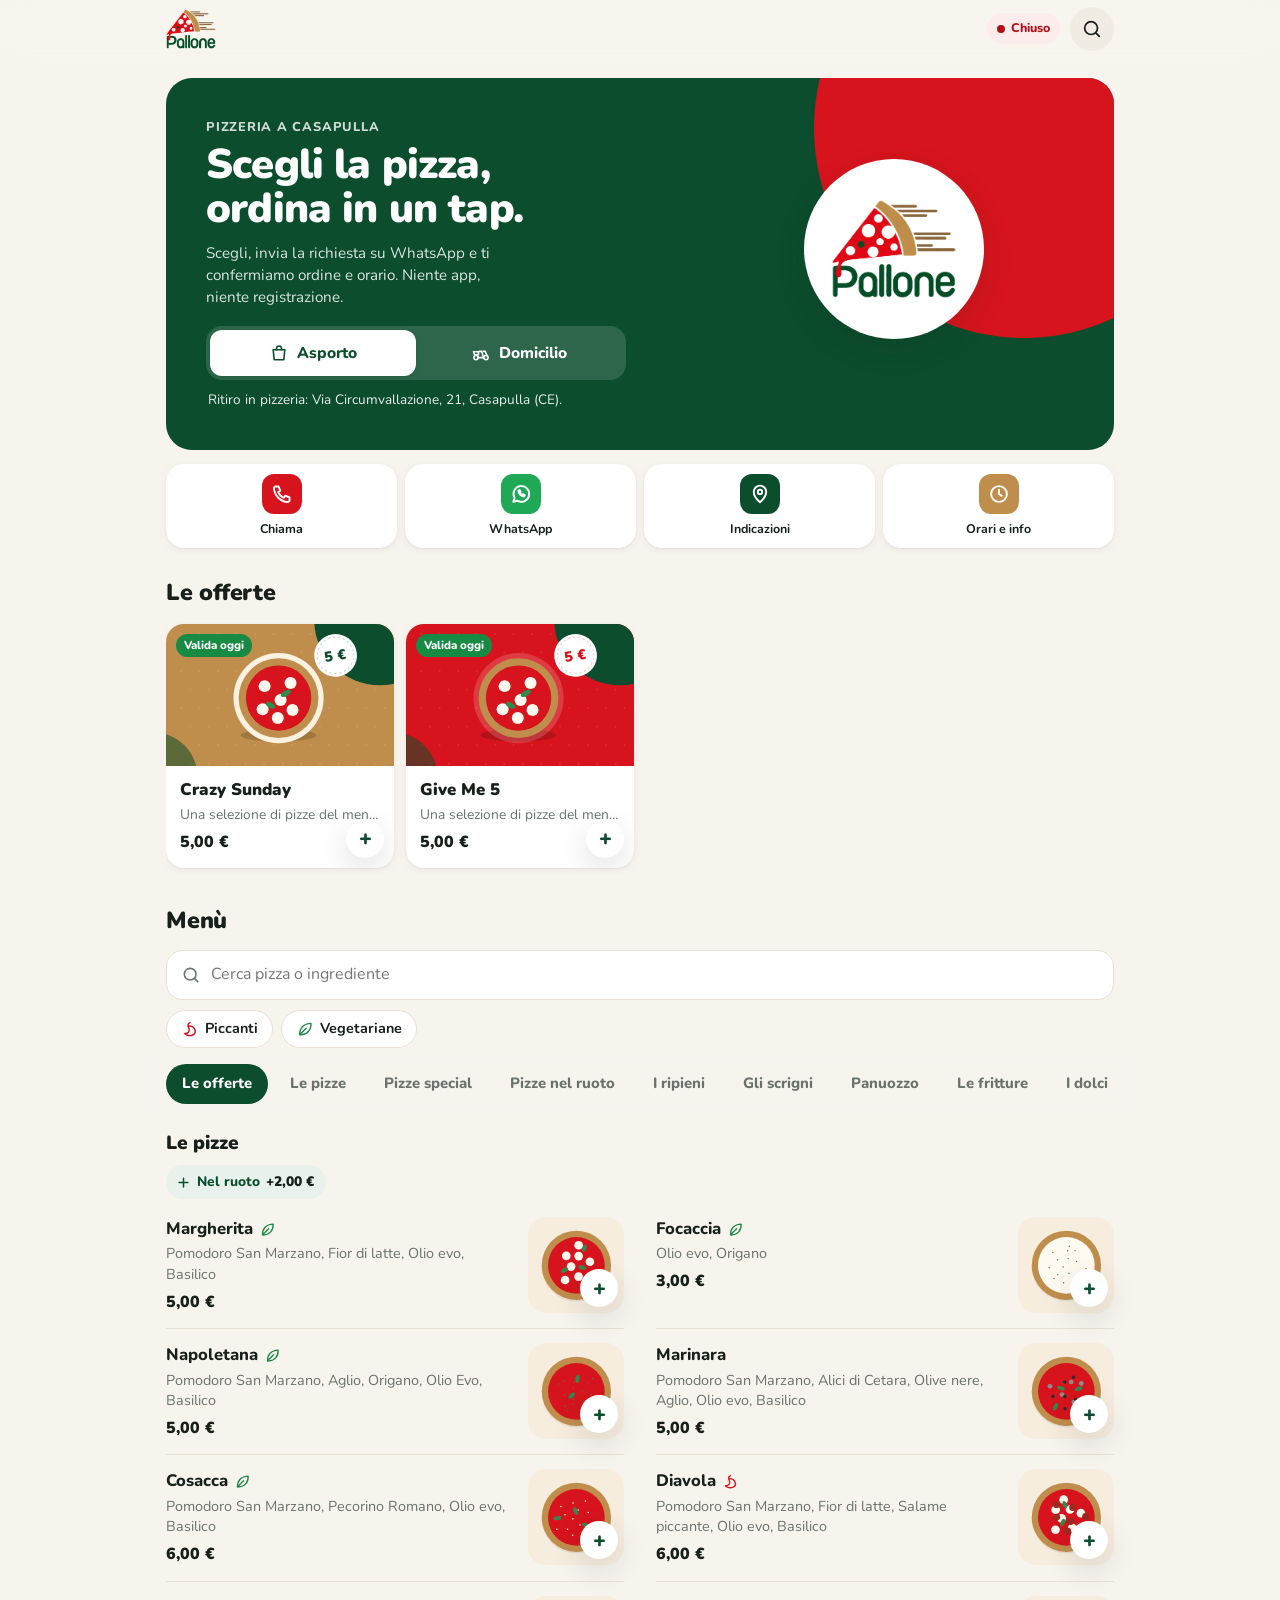
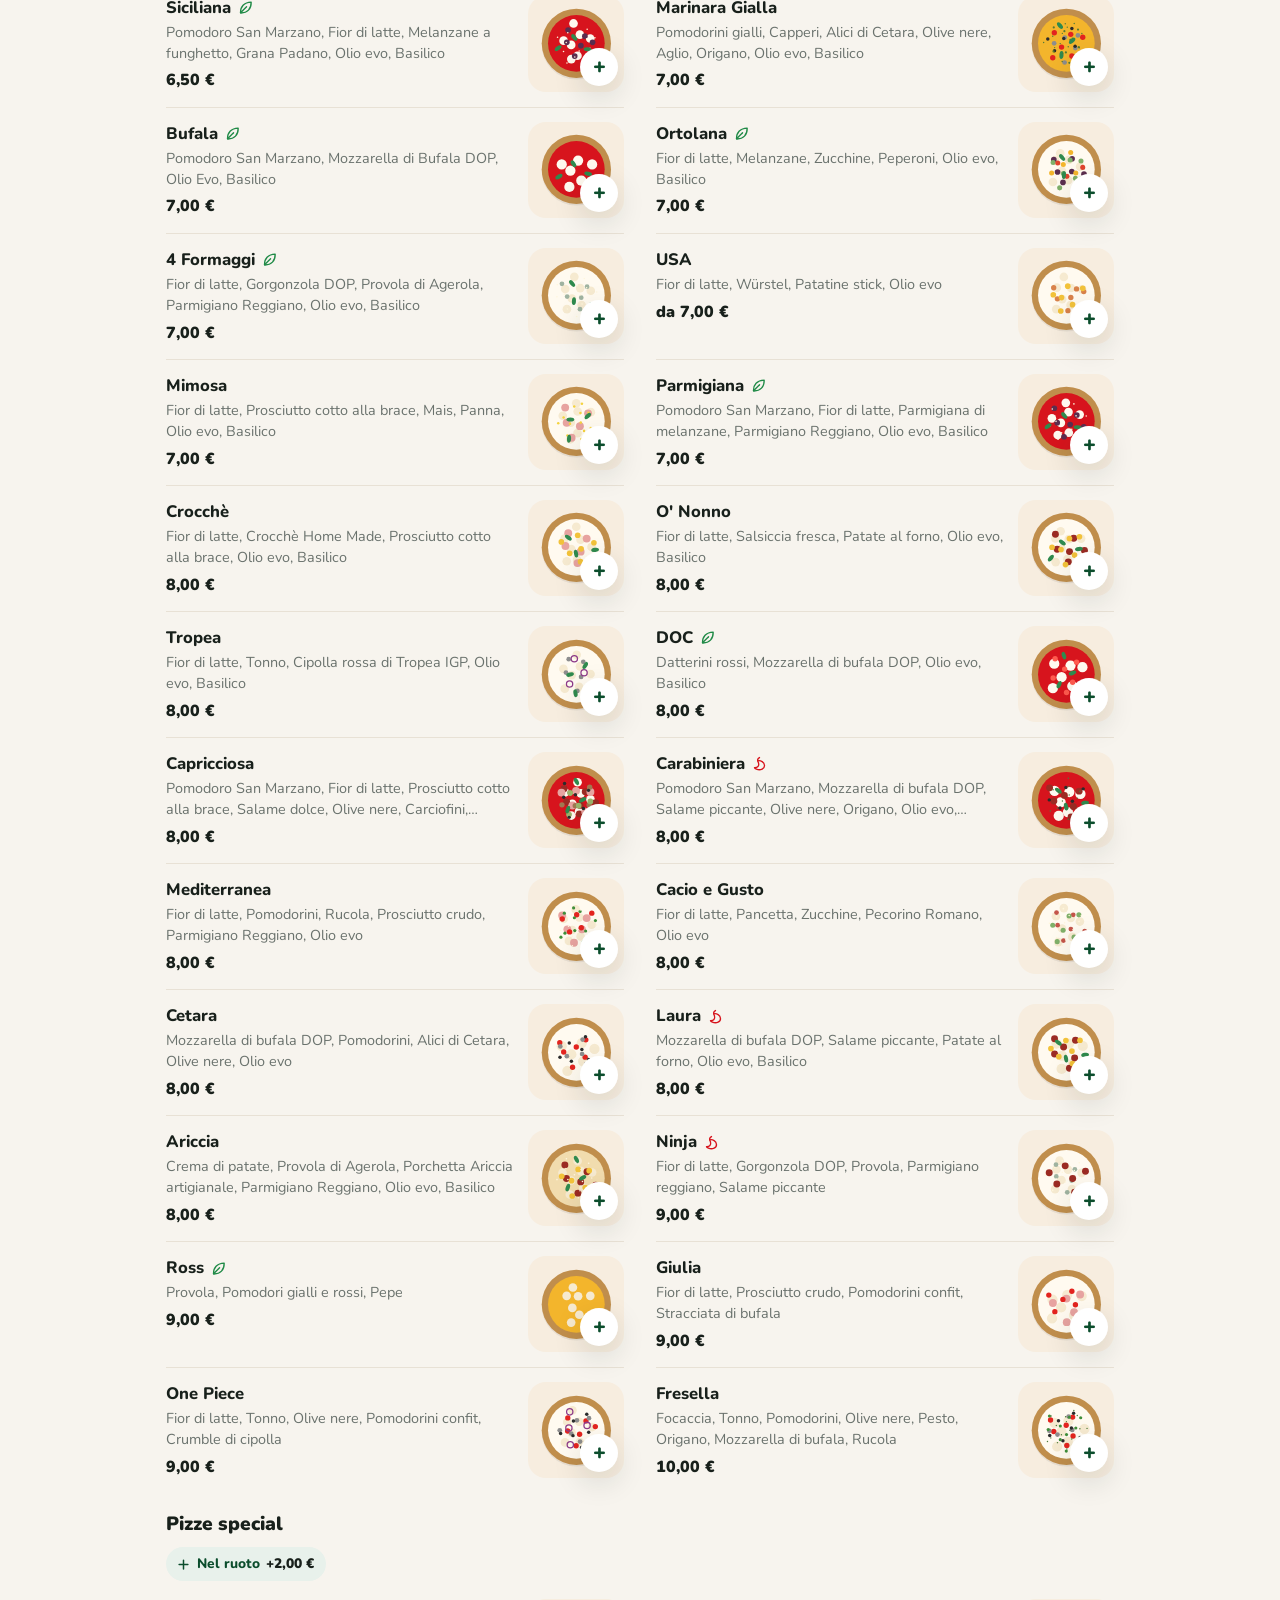
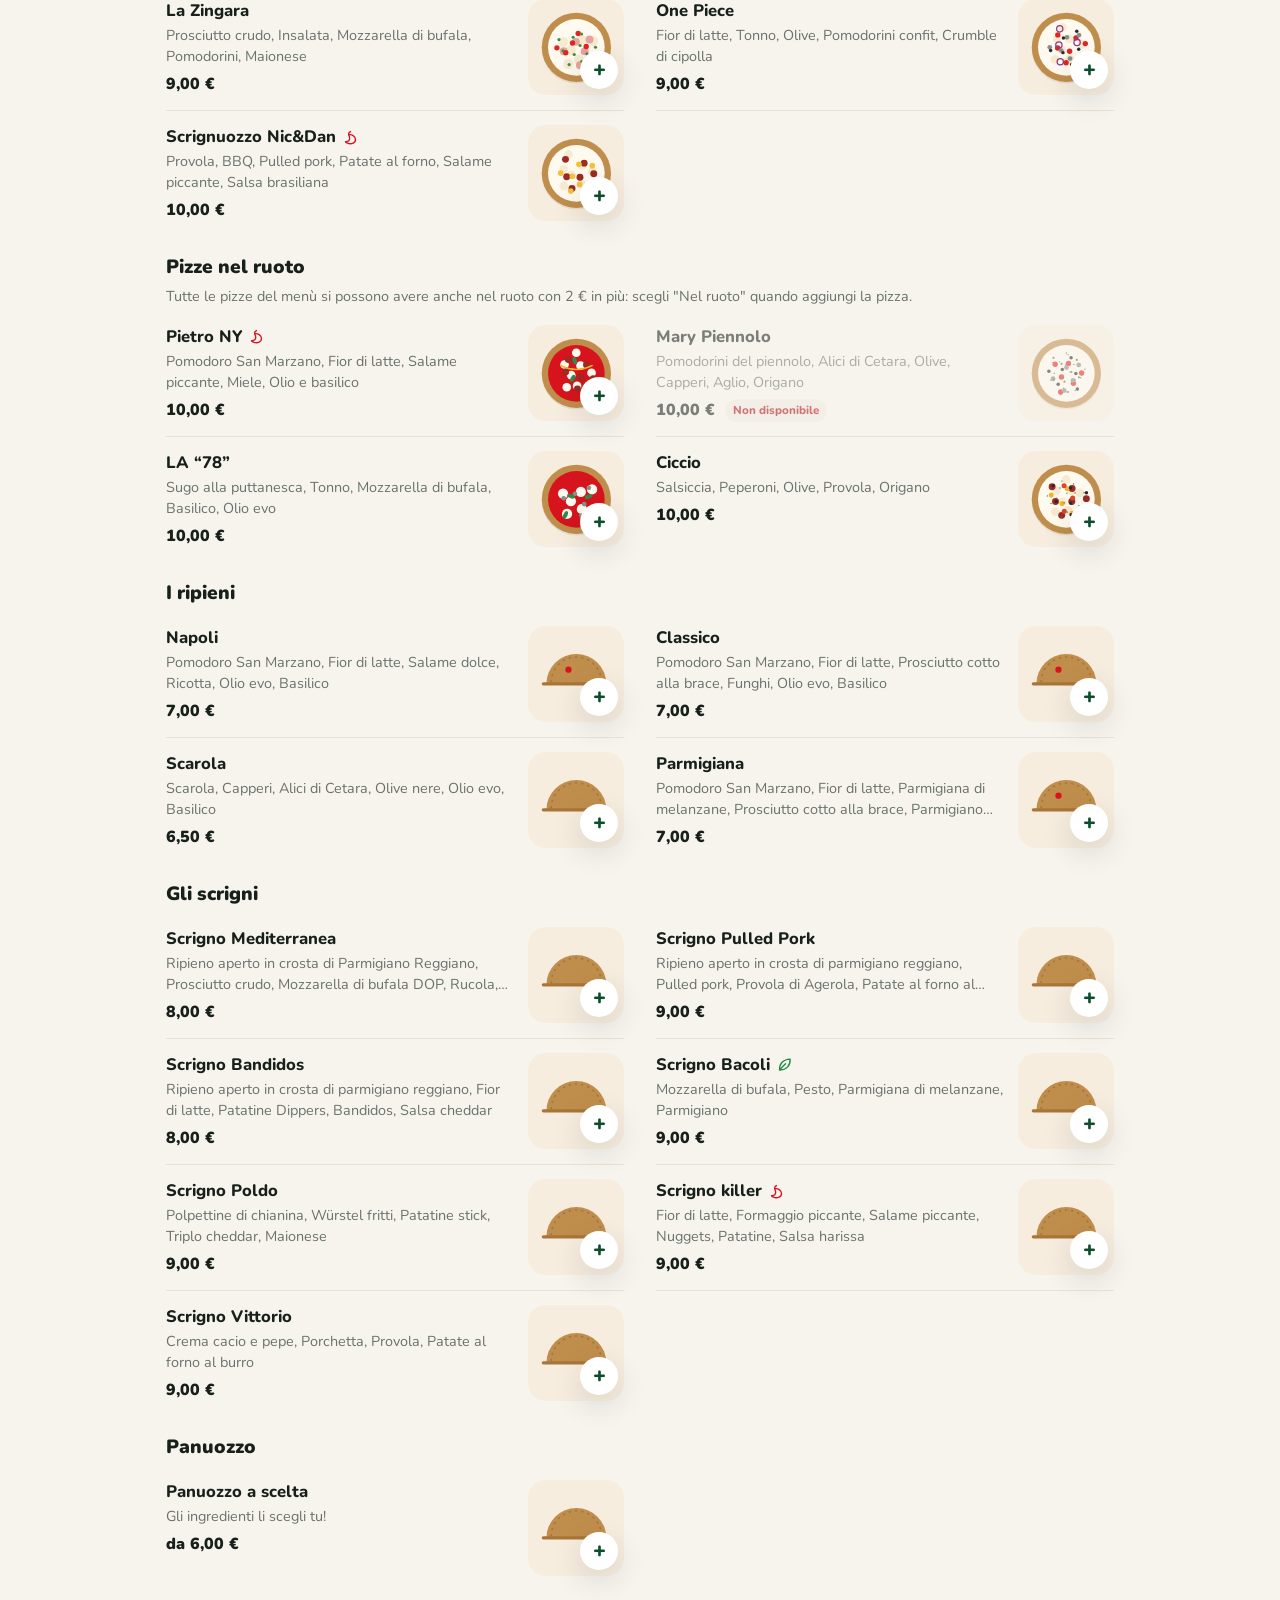
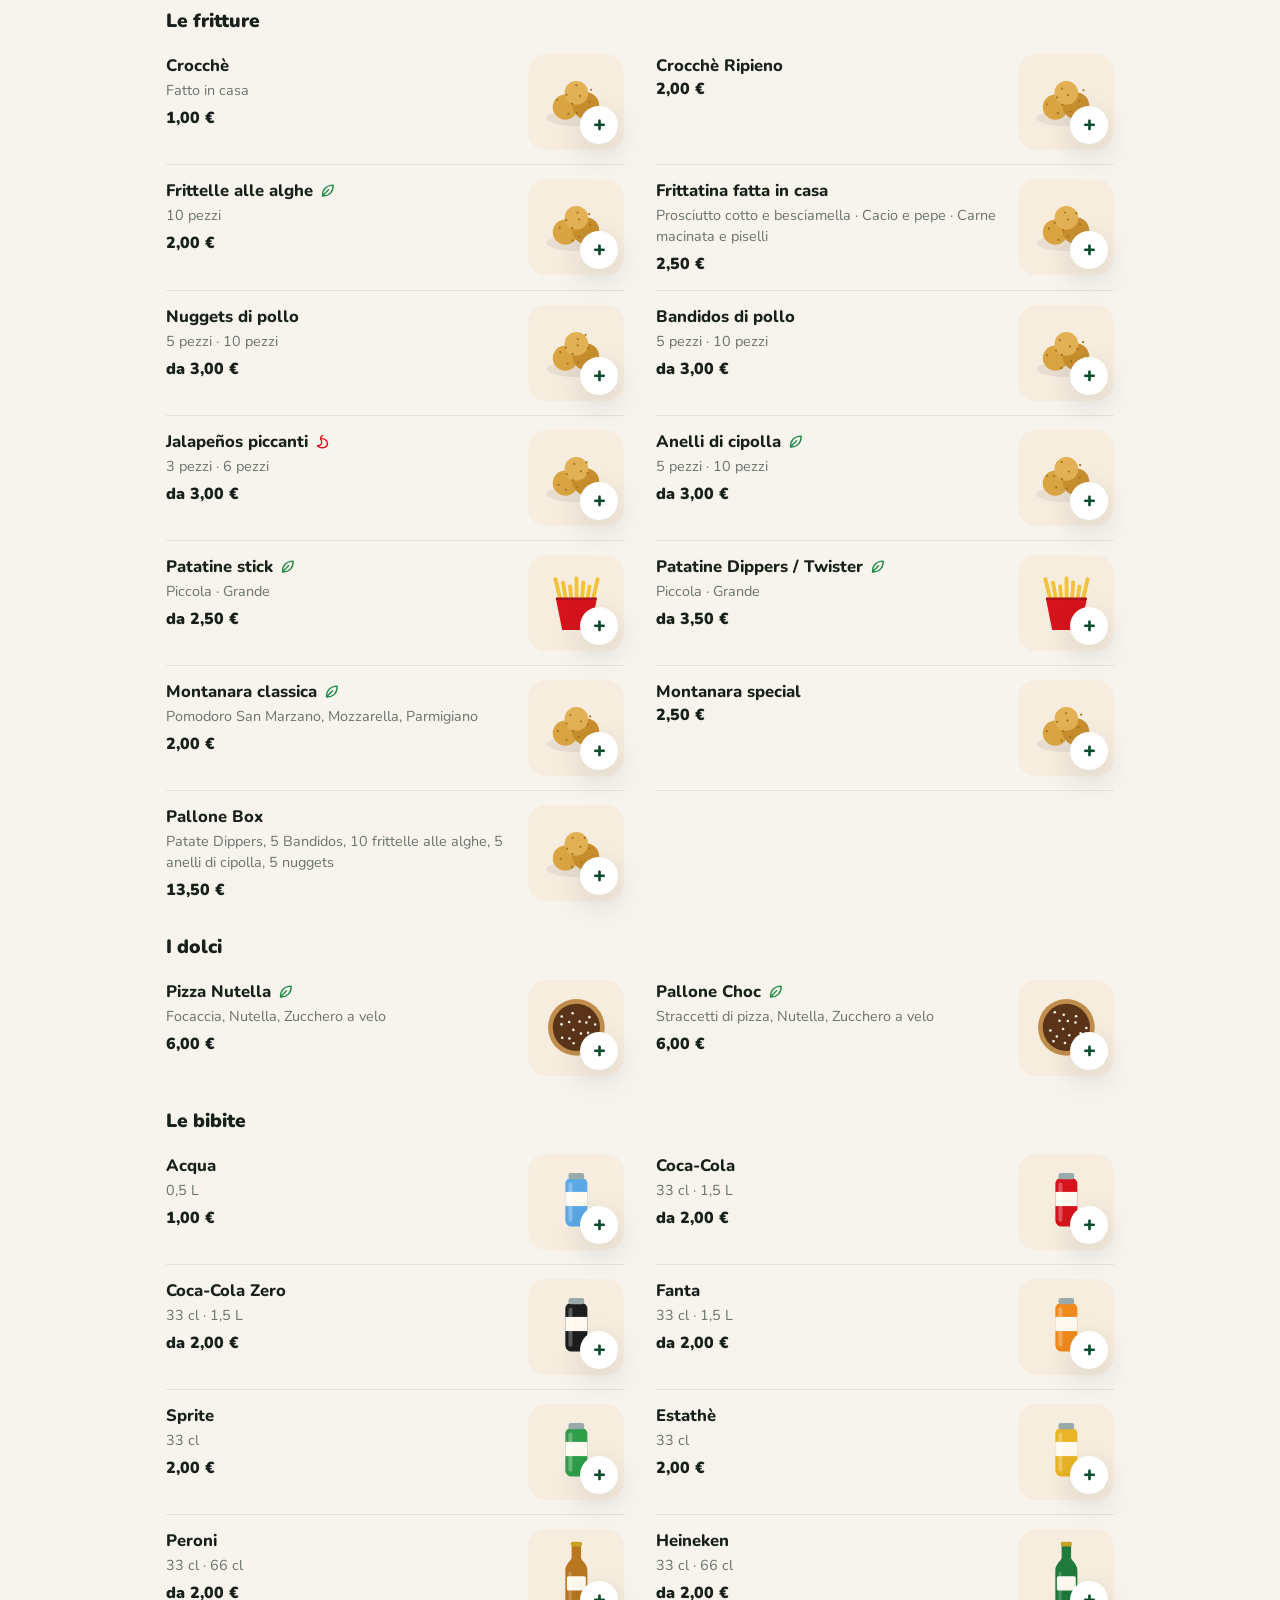
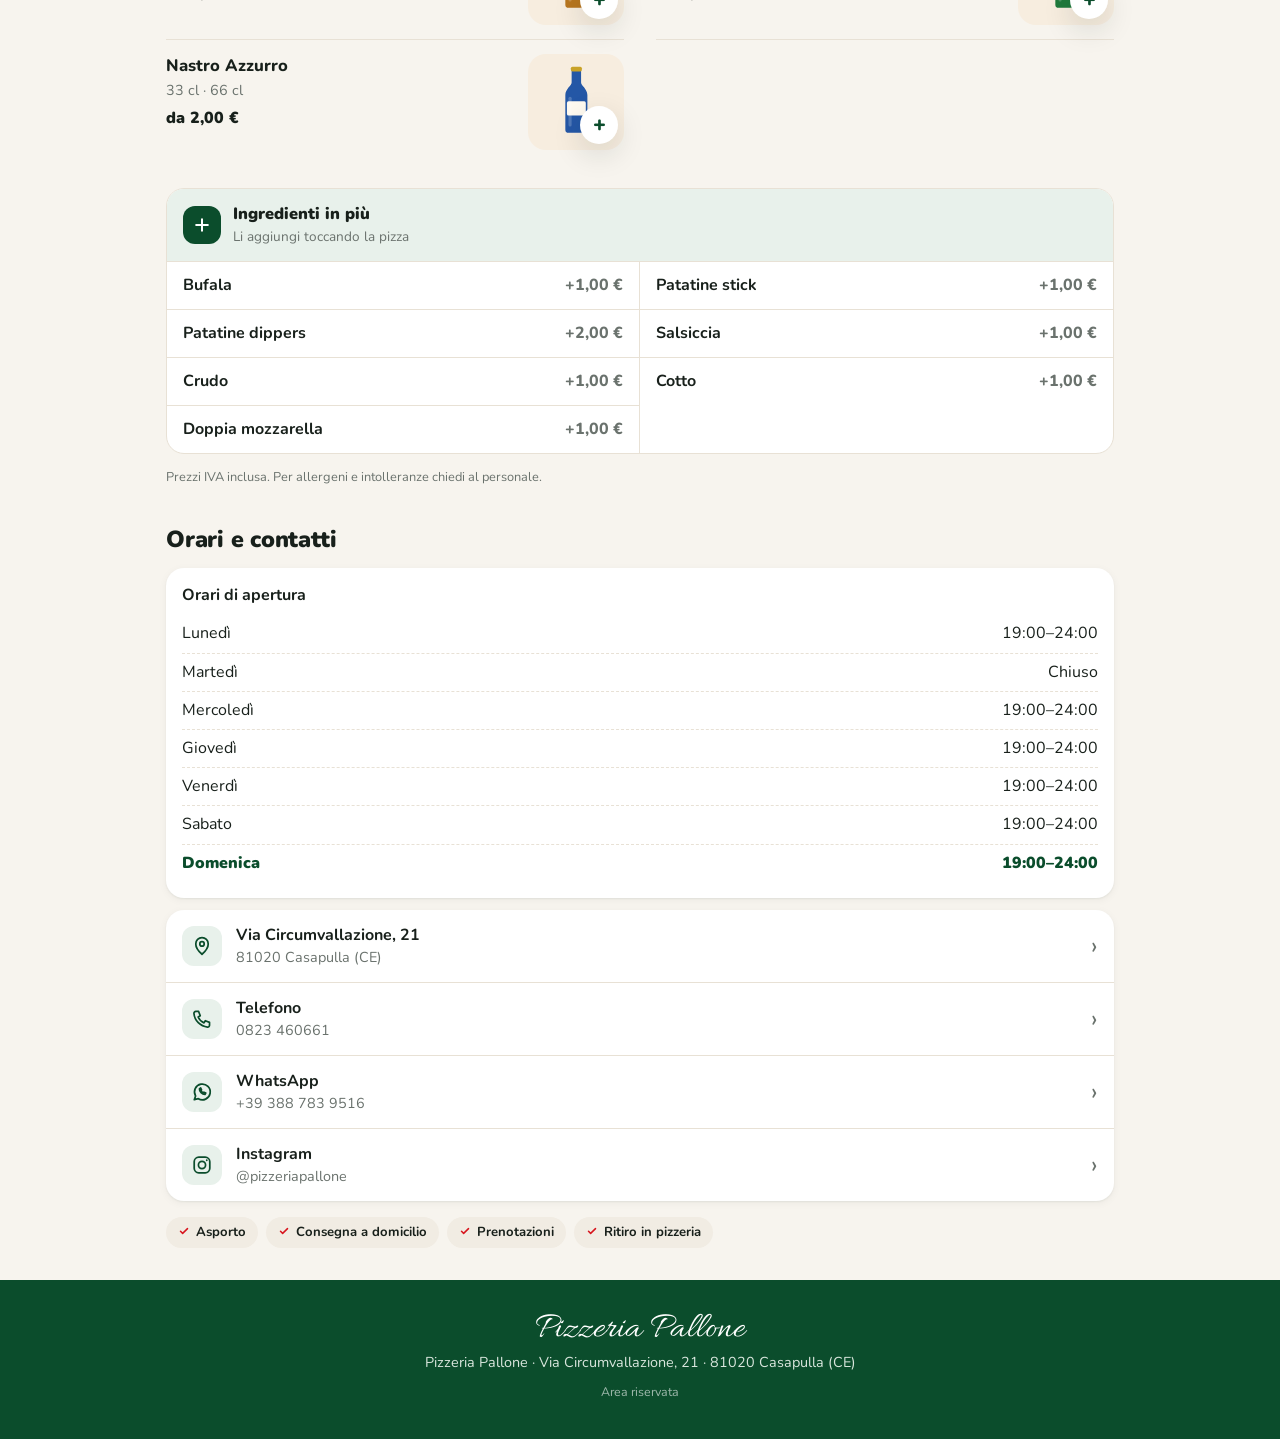
==== commit 1554ab38: "Menù al tavolo: 'personale' al posto di 'cameriere' Co-Authored-By: Claude Opus 5.5 <noreply@anthrop" ====
--- a/index.html
+++ b/index.html
@@ -17,7 +17,7 @@
   <link rel="preconnect" href="https://fonts.googleapis.com">
   <link rel="preconnect" href="https://fonts.gstatic.com" crossorigin>
   <link href="https://fonts.googleapis.com/css2?family=Allura&family=Nunito:wght@500;600;700;800;900&display=swap" rel="stylesheet">
-  <link rel="stylesheet" href="css/style.css?v=20261107v">
+  <link rel="stylesheet" href="css/style.css?v=20261107z">
 </head>
 <body>
   <a class="skip" href="#menu">Vai al menù</a>
@@ -45,7 +45,7 @@
         </div>
         <div class="hero__logo" aria-hidden="true"><img src="img/logo.png" alt="" width="640" height="510"></div>
 
-        <div class="segmented" role="radiogroup" aria-label="Come vuoi ricevere l'ordine?">
+        <div class="segmented only-out" role="radiogroup" aria-label="Come vuoi ricevere l'ordine?">
           <button type="button" role="radio" class="segmented__opt" data-mode="asporto" aria-checked="true">
             <i data-icon="bag"></i>
             Asporto
@@ -55,10 +55,10 @@
             Domicilio
           </button>
         </div>
-        <p class="hero__note" id="delivery-note" hidden></p>
-      </div>
-
-      <nav class="quick" aria-label="Azioni rapide">
+        <p class="hero__note only-out" id="delivery-note" hidden></p>
+      </div>
+
+      <nav class="quick only-out" aria-label="Azioni rapide">
         <a class="quick__item" id="q-call" href="#">
           <span class="quick__ico quick__ico--red"><i data-icon="phone"></i></span>
           Chiama
@@ -192,7 +192,7 @@
 
   <!-- ===== Barra in basso: contatti oppure "Vedi ordine" ===== -->
   <div class="dock" id="dock">
-    <div class="dock__contacts" id="dock-contacts">
+    <div class="dock__contacts only-out" id="dock-contacts">
       <a class="btn btn--light" id="d-call" href="#">
         <i data-icon="phone"></i>
         Chiama
@@ -208,6 +208,25 @@
 
   <div class="site-toast" id="site-toast" role="status" hidden></div>
   <div class="sr-only" aria-live="polite" id="live"></div>
+
+  <!-- ===== Modalità tavolo: ordinazione da mostrare al personale ===== -->
+  <dialog class="waiter" id="waiter" aria-labelledby="wt-title">
+    <div class="waiter__inner">
+      <header class="waiter__head">
+        <img src="img/logo.png" alt="" width="640" height="510">
+        <div>
+          <p class="waiter__kicker">Da mostrare al personale</p>
+          <h2 id="wt-title">La mia ordinazione</h2>
+        </div>
+        <button type="button" class="waiter__close" id="wt-close" aria-label="Chiudi">×</button>
+      </header>
+      <ol class="waiter__list" id="wt-list"></ol>
+      <footer class="waiter__foot">
+        <button type="button" class="btn btn--light" id="wt-edit"><i data-icon="pencil"></i> Modifica</button>
+        <button type="button" class="btn btn--ghost" id="wt-clear">Nuova ordinazione</button>
+      </footer>
+    </div>
+  </dialog>
 
   <!-- ===== Scheda prodotto ===== -->
   <dialog class="sheet" id="product-sheet" aria-labelledby="ps-name">
@@ -274,6 +293,7 @@
         </section>
         <button type="button" class="linkbtn" id="cart-more" value="cancel">+ Aggiungi altro dal menù</button>
 
+        <div class="only-out">
         <h3 class="cs__sub">Come lo vuoi?</h3>
         <div class="segmented segmented--light" role="radiogroup" aria-label="Modalità">
           <button type="button" role="radio" class="segmented__opt" data-mode="asporto" aria-checked="true">Asporto</button>
@@ -303,6 +323,7 @@
           <span class="field__label">Note per la pizzeria <small>(facoltativo)</small></span>
           <textarea id="c-note" rows="2" maxlength="200" placeholder="Es. pago con banconota da 50 €"></textarea>
         </label>
+        </div>
 
         <dl class="summary">
           <div><dt>Subtotale</dt><dd id="s-sub"></dd></div>
@@ -312,21 +333,26 @@
         <p class="form-error" id="c-error" role="alert" hidden></p>
       </div>
       <div class="sheet__footer sheet__footer--stack">
-        <div class="confirm-box" role="note">
+        <div class="confirm-box only-out" role="note">
           <span class="confirm-box__ico" aria-hidden="true"><i data-icon="hourglass"></i></span>
           <p><b>Ordine e orario da confermare:</b> la pizzeria ti risponde su WhatsApp.</p>
         </div>
-        <button type="button" class="btn btn--wa btn--grow" id="send-wa">
+        <button type="button" class="btn btn--primary btn--grow btn--show only-table" id="show-waiter">
+          <i data-icon="eye"></i>
+          Mostra al personale
+        </button>
+        <p class="fineprint fineprint--center only-table">Scegli con calma: quando passa il personale, mostra lo schermo.</p>
+        <button type="button" class="btn btn--wa btn--grow only-out" id="send-wa">
           <i data-icon="whatsapp"></i>
           Invia richiesta su WhatsApp
         </button>
-        <p class="fineprint fineprint--center">Preferisci telefonare? <a id="cs-call" href="#">Chiama</a></p>
+        <p class="fineprint fineprint--center only-out">Preferisci telefonare? <a id="cs-call" href="#">Chiama</a></p>
       </div>
     </form>
   </dialog>
 
-  <script src="js/icons.js?v=20261107v"></script>
-  <script src="js/art.js?v=20261107v"></script>
-  <script src="js/app.js?v=20261107v"></script>
+  <script src="js/icons.js?v=20261107z"></script>
+  <script src="js/art.js?v=20261107z"></script>
+  <script src="js/app.js?v=20261107z"></script>
 </body>
 </html>
--- a/css/style.css
+++ b/css/style.css
@@ -768,3 +768,55 @@
   .extras__list { display: grid; grid-template-columns: 1fr 1fr; column-gap: 0; }
   .extras__list li:nth-child(odd) { border-right: 1px solid var(--line); }
 }
+
+/* =========================================================
+   Modalità tavolo (?tavolo)
+   ========================================================= */
+.only-table { display: none !important; }
+.is-table .only-table { display: revert !important; }
+.is-table .btn.only-table { display: inline-flex !important; }
+.is-table .only-out { display: none !important; }
+.table-badge {
+  margin: 14px 0 0; display: inline-flex; align-items: center; gap: 8px; padding: 8px 14px;
+  border-radius: 999px; background: rgba(255, 255, 255, .14); color: #fff; font-weight: 800; font-size: .88rem;
+}
+.table-badge .ic { width: 18px; height: 18px; }
+.is-table .table-badge { display: inline-flex !important; }
+.is-table .hero { padding-bottom: 4px; }
+.btn--show { min-height: 56px; font-size: 1.05rem; }
+
+/* Schermata per il cameriere: grande, chiara, leggibile da lontano */
+.waiter {
+  width: 100%; max-width: 640px; height: 100dvh; max-height: 100dvh; margin: 0 auto; padding: 0; border: 0;
+  background: var(--surface); color: var(--ink);
+}
+.waiter::backdrop { background: var(--overlay); }
+.waiter[open] { animation: sheet-in .28s var(--ease); }
+.waiter__inner { display: flex; flex-direction: column; height: 100%; }
+.waiter__head { display: flex; align-items: center; gap: 12px; padding: 14px 16px; background: var(--green); color: #fff; }
+.waiter__head img { width: 52px; height: 52px; object-fit: contain; background: #fff; border-radius: 14px; padding: 5px; flex: none; }
+.waiter__head > div { flex: 1; min-width: 0; }
+.waiter__kicker { margin: 0; font-size: .78rem; font-weight: 800; letter-spacing: .06em; text-transform: uppercase; opacity: .8; }
+.waiter__head h2 { margin: 0; font-size: 1.4rem; font-weight: 900; }
+.waiter__close { width: 44px; height: 44px; border: 0; border-radius: 50%; background: rgba(255,255,255,.16); color: #fff; font-size: 1.7rem; line-height: 1; flex: none; }
+.waiter__list { list-style: none; margin: 0; padding: 6px 16px; overflow-y: auto; flex: 1; }
+.wt-item { display: flex; align-items: flex-start; gap: 12px; padding: 14px 0; border-bottom: 1px solid var(--line); }
+.wt-qty { flex: none; min-width: 48px; height: 40px; padding: 0 8px; border-radius: 12px; background: var(--green-50); color: var(--green); display: grid; place-items: center; font-size: 1.3rem; font-weight: 900; }
+@media (prefers-color-scheme: dark) { .wt-qty { color: #5fd38c; } }
+.wt-body { flex: 1; min-width: 0; display: grid; gap: 3px; padding-top: 4px; }
+.wt-name { font-size: 1.3rem; font-weight: 900; line-height: 1.2; }
+.wt-var { font-weight: 800; color: var(--muted); font-size: 1rem; }
+.wt-sub { font-size: 1rem; font-weight: 700; color: var(--ink); }
+.wt-plus { color: var(--green); }
+@media (prefers-color-scheme: dark) { .wt-plus { color: #5fd38c; } }
+.wt-note { font-style: italic; color: var(--muted); font-weight: 600; }
+.wt-price { flex: none; padding-top: 8px; font-weight: 800; color: var(--muted); font-variant-numeric: tabular-nums; }
+.waiter__total { display: flex; justify-content: space-between; align-items: baseline; padding: 14px 16px; border-top: 2px solid var(--ink); font-size: 1.15rem; font-weight: 900; }
+.waiter__total b { font-size: 1.5rem; font-variant-numeric: tabular-nums; }
+.waiter__foot { display: grid; grid-template-columns: 1fr 1fr; gap: 10px; padding: 0 16px calc(14px + var(--safe-b)); }
+@media (min-width: 680px) { .waiter { height: auto; max-height: 92vh; margin: auto; border-radius: 26px; overflow: hidden; } .waiter__inner { max-height: 92vh; } }
+.is-table .dock:has(.cartbar[hidden]) { display: none; }
+
+/* Al tavolo niente totali (barra, riepilogo) */
+.is-table .cartbar__total, .is-table .summary { display: none !important; }
+.is-table .cartbar__label { text-align: center; padding-right: 36px; }
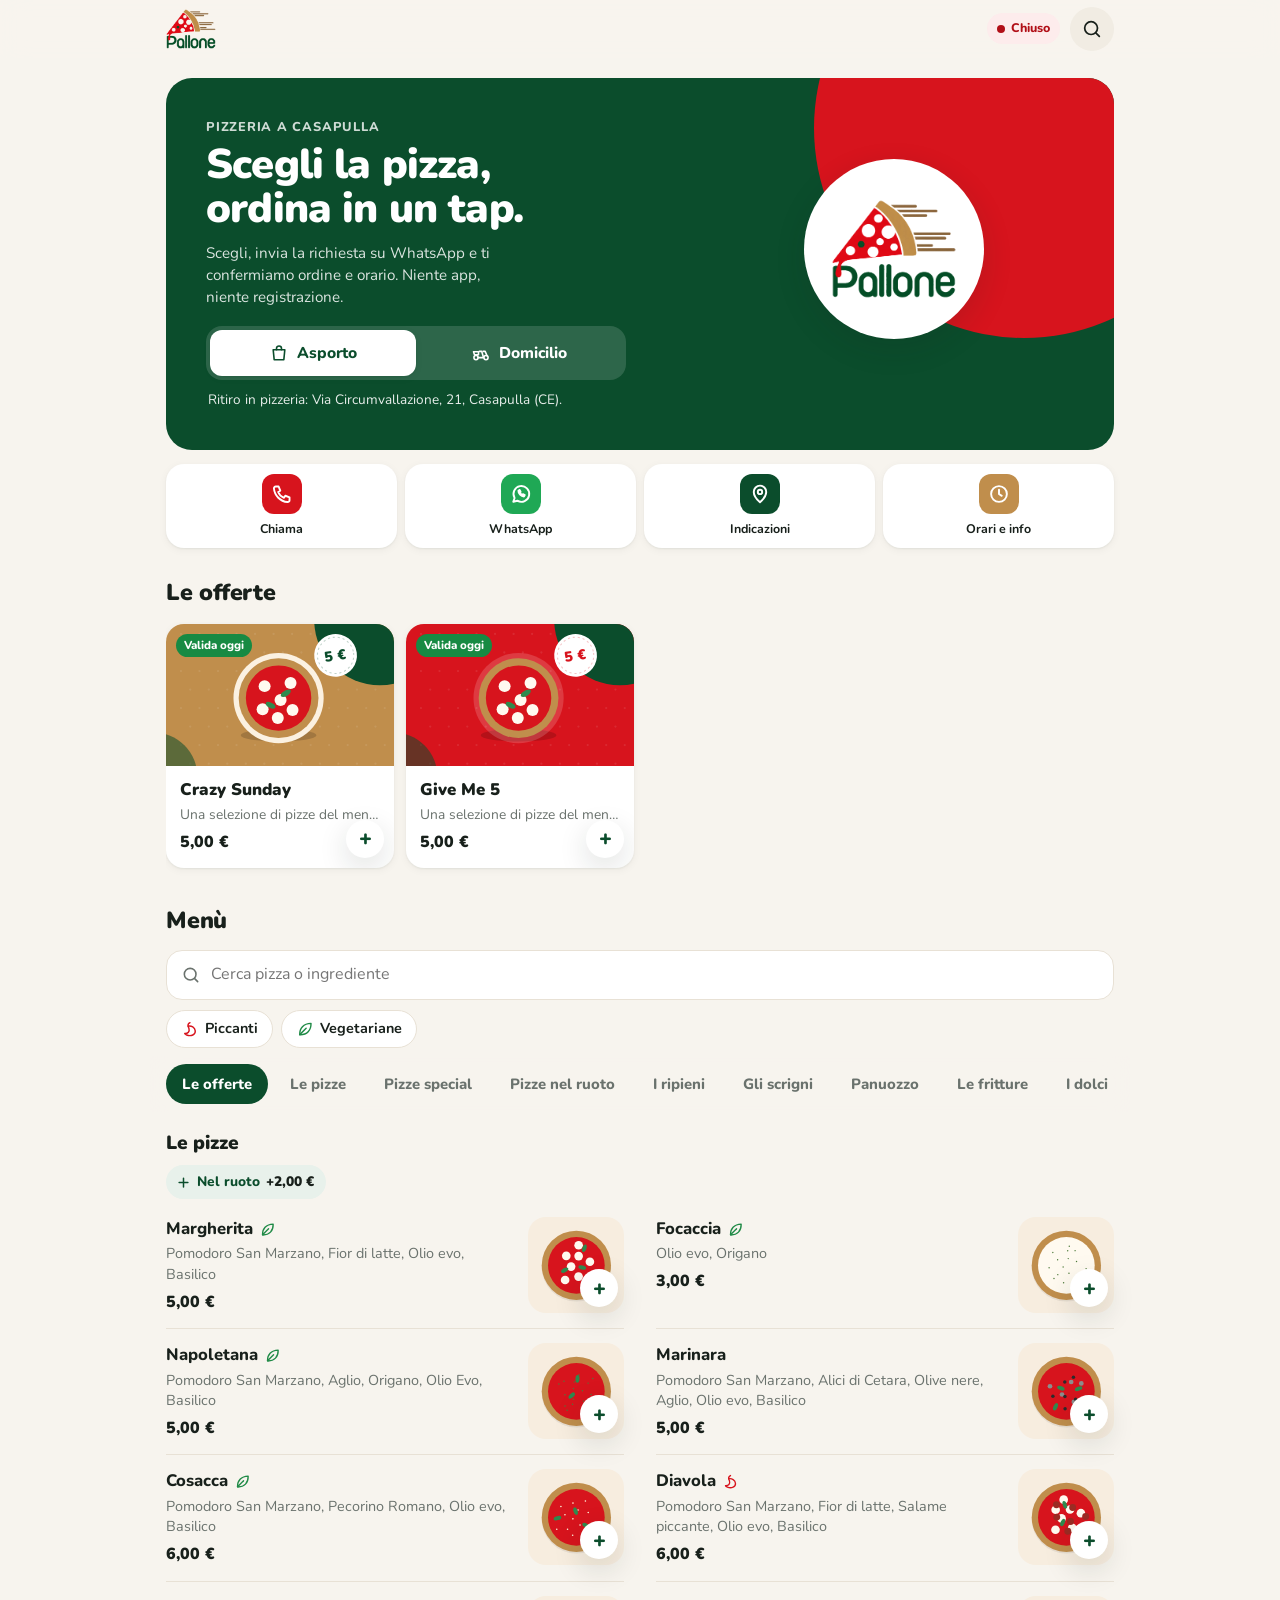
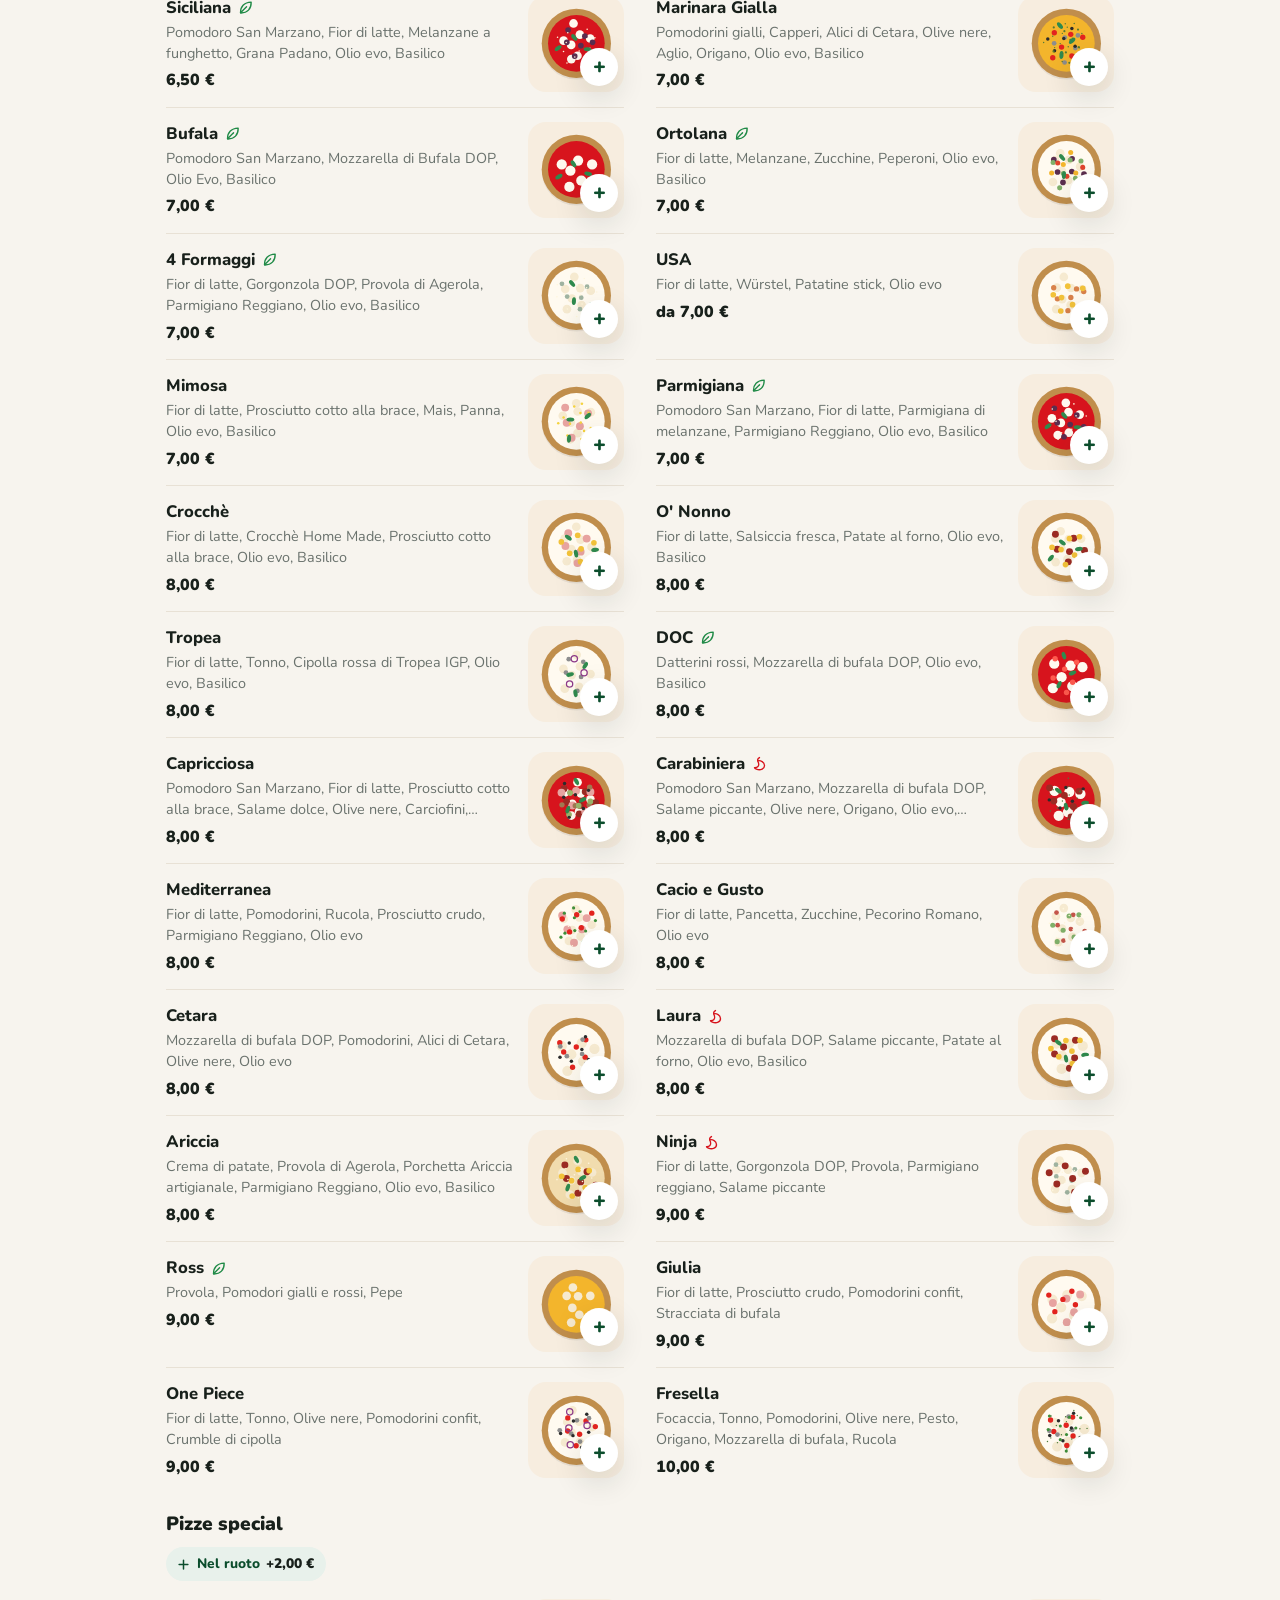
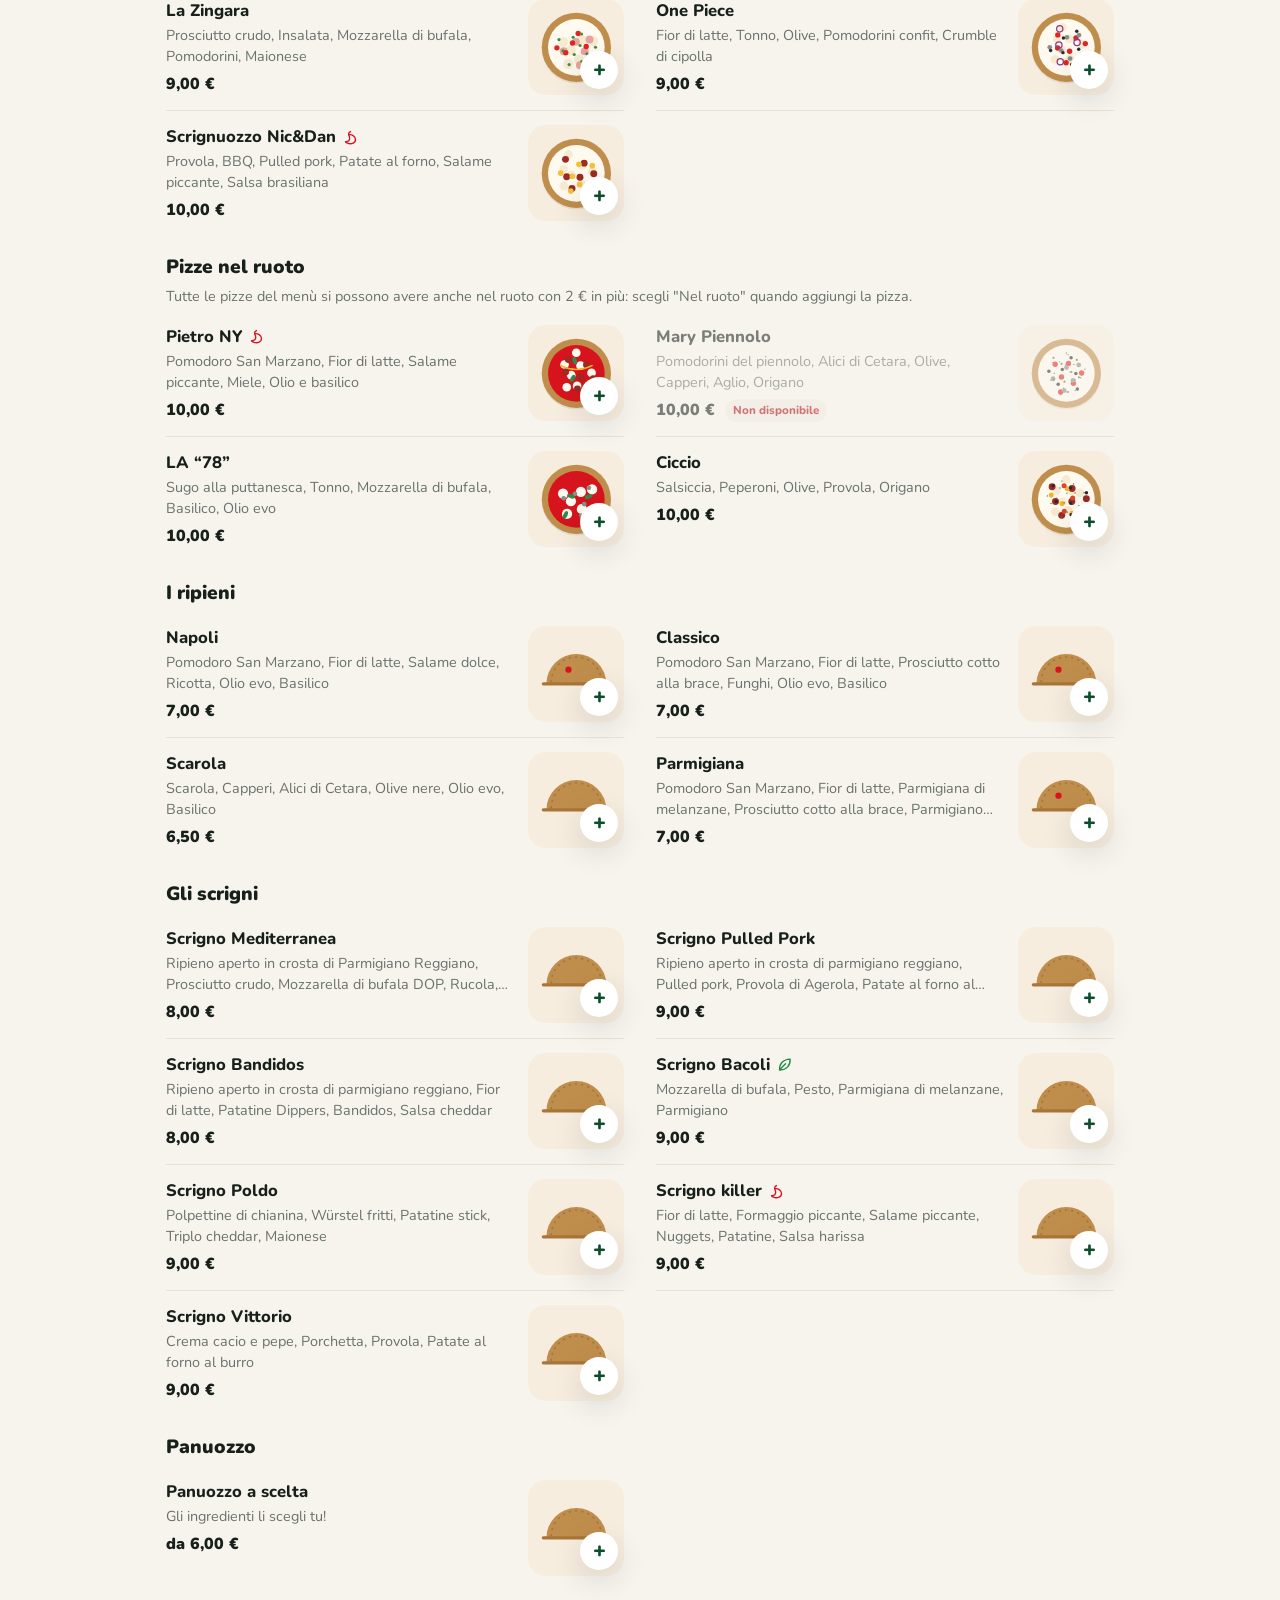
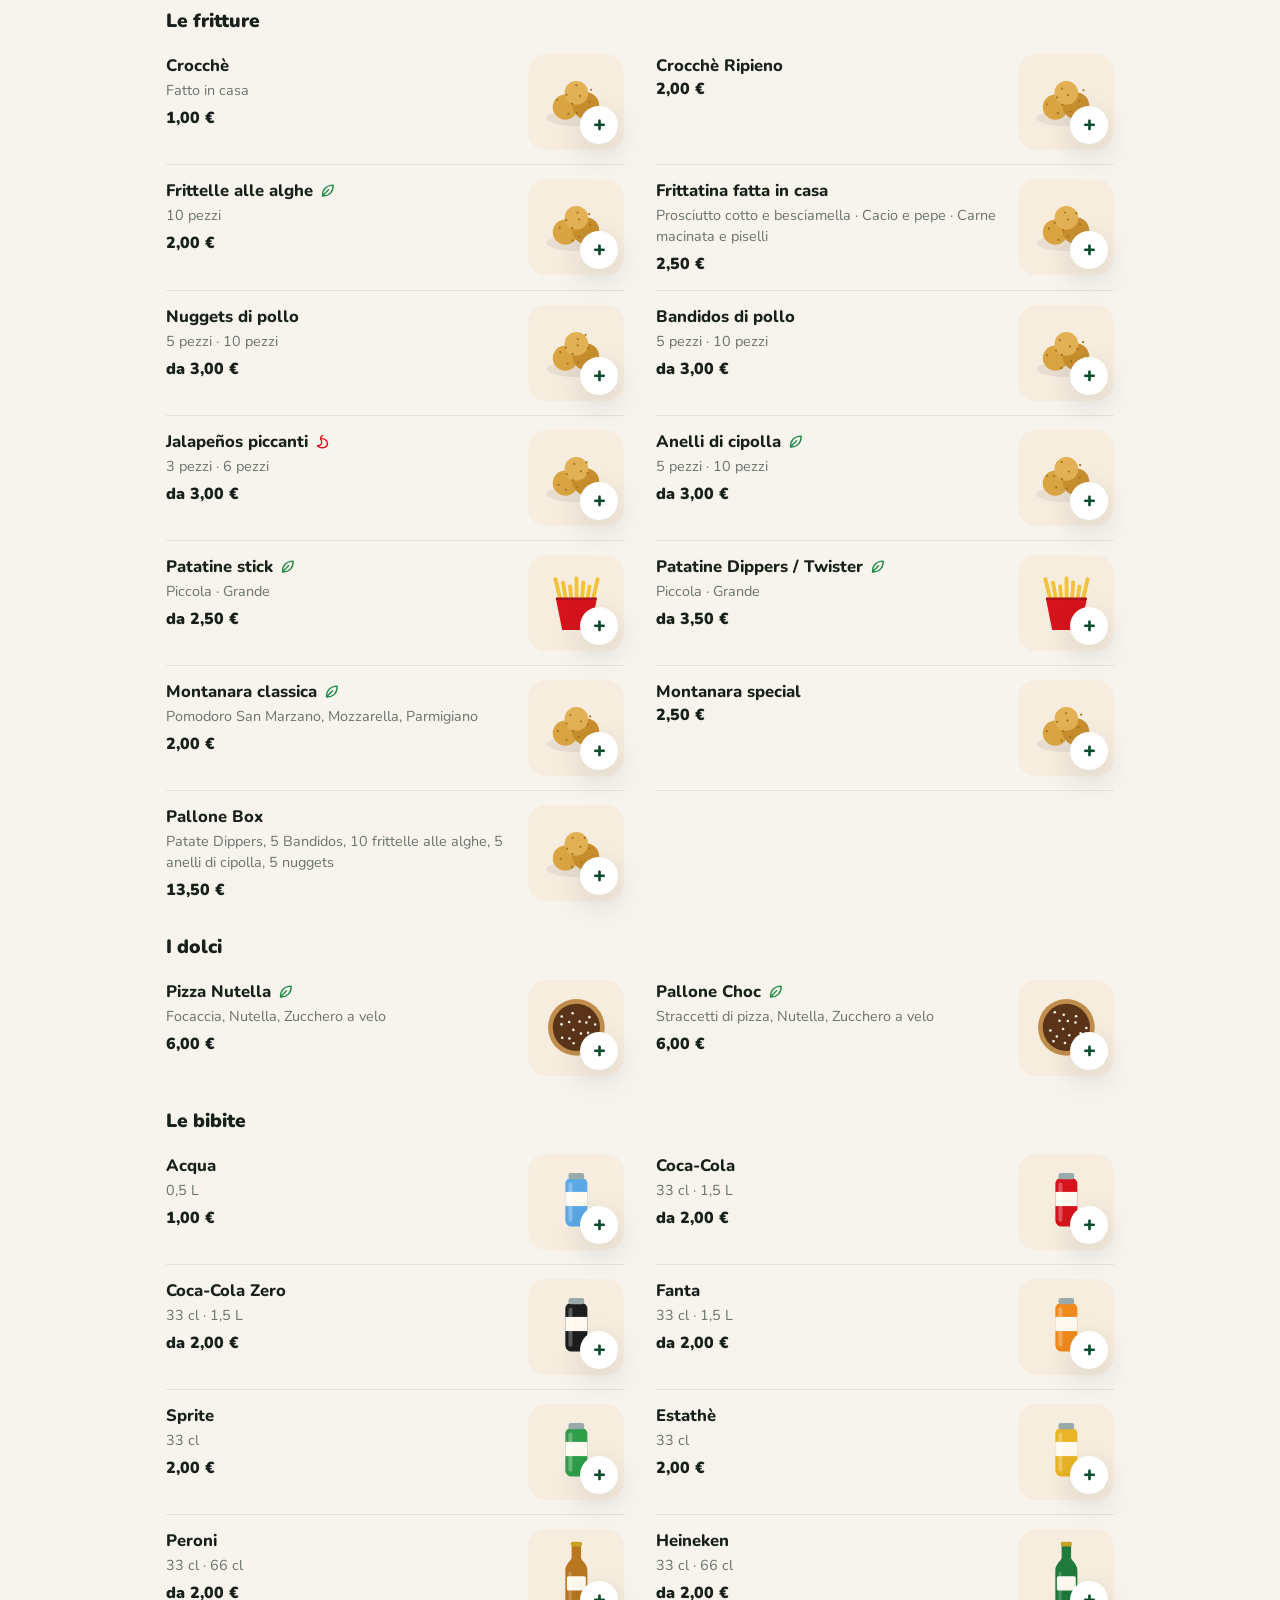
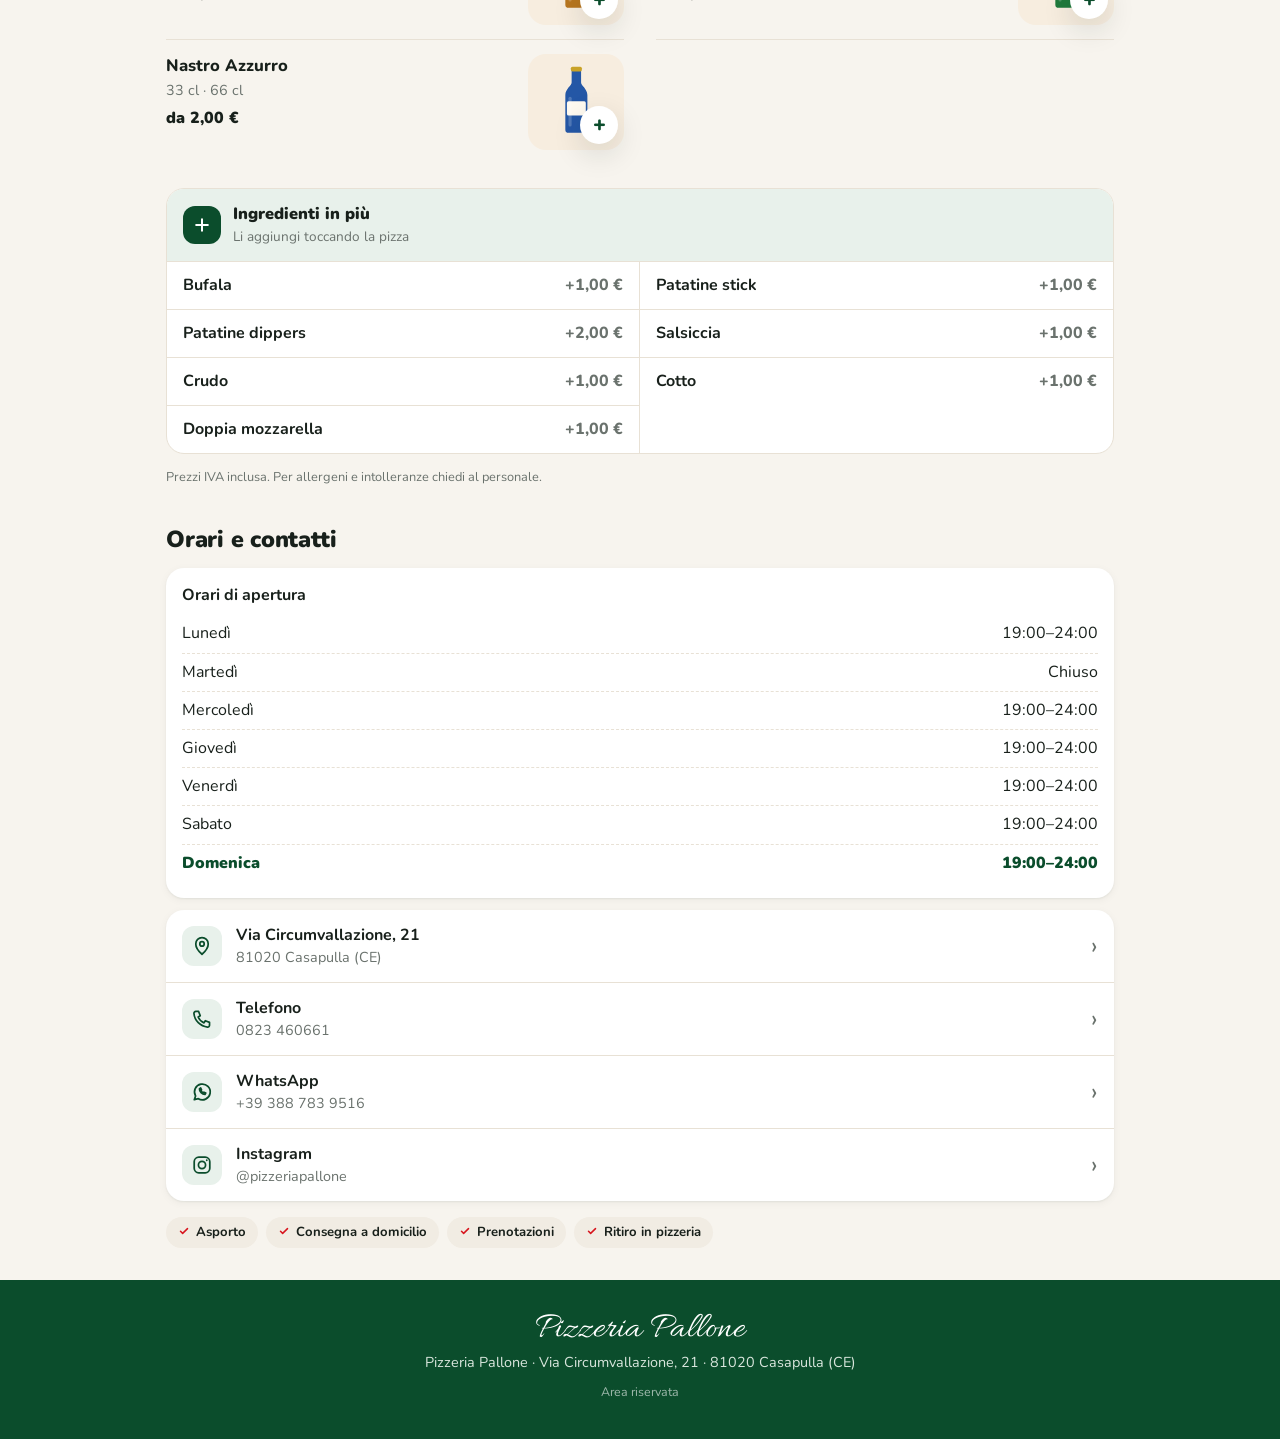
==== commit d9ee0c18: "Menù al tavolo: in fondo 'Vuoi ordinare da asporto o a domicilio?' con 'Ordina online' Co-Authored-B" ====
--- a/index.html
+++ b/index.html
@@ -17,7 +17,7 @@
   <link rel="preconnect" href="https://fonts.googleapis.com">
   <link rel="preconnect" href="https://fonts.gstatic.com" crossorigin>
   <link href="https://fonts.googleapis.com/css2?family=Allura&family=Nunito:wght@500;600;700;800;900&display=swap" rel="stylesheet">
-  <link rel="stylesheet" href="css/style.css?v=20261107z">
+  <link rel="stylesheet" href="css/style.css?v=20261108a">
 </head>
 <body>
   <a class="skip" href="#menu">Vai al menù</a>
@@ -182,6 +182,18 @@
       </ul>
     </section>
   </main>
+
+  <!-- Solo al tavolo: passaggio all'ordine online (asporto/consegna) -->
+  <section class="to-online only-table" aria-labelledby="to-online-title">
+    <div class="to-online__card">
+      <span class="to-online__ico" aria-hidden="true"><i data-icon="bag"></i></span>
+      <div class="to-online__txt">
+        <h2 id="to-online-title">Vuoi ordinare da asporto o a domicilio?</h2>
+        <p>Ordina online e ricevi la conferma su WhatsApp.</p>
+      </div>
+      <a class="btn btn--primary" id="to-online" href="./">Ordina online</a>
+    </div>
+  </section>
 
   <footer class="footer">
     <p class="footer__script">Pizzeria Pallone</p>
@@ -351,8 +363,8 @@
     </form>
   </dialog>
 
-  <script src="js/icons.js?v=20261107z"></script>
-  <script src="js/art.js?v=20261107z"></script>
-  <script src="js/app.js?v=20261107z"></script>
+  <script src="js/icons.js?v=20261108a"></script>
+  <script src="js/art.js?v=20261108a"></script>
+  <script src="js/app.js?v=20261108a"></script>
 </body>
 </html>
--- a/css/style.css
+++ b/css/style.css
@@ -820,3 +820,18 @@
 /* Al tavolo niente totali (barra, riepilogo) */
 .is-table .cartbar__total, .is-table .summary { display: none !important; }
 .is-table .cartbar__label { text-align: center; padding-right: 36px; }
+
+/* Al tavolo: invito all'ordine online, in fondo */
+.to-online { max-width: 980px; margin: 0 auto; padding: 0 16px 28px; }
+.is-table .to-online { display: block !important; }
+.to-online__card {
+  display: grid; grid-template-columns: auto 1fr; gap: 12px 14px; align-items: center;
+  padding: 16px; border-radius: var(--r); background: var(--surface); border: 1.5px solid var(--line); box-shadow: var(--shadow-1);
+}
+.to-online__ico { width: 44px; height: 44px; border-radius: 14px; background: var(--green-50); color: var(--green); display: grid; place-items: center; }
+.to-online__ico .ic { width: 22px; height: 22px; }
+@media (prefers-color-scheme: dark) { .to-online__ico { color: #5fd38c; } }
+.to-online__txt h2 { margin: 0; font-size: 1.02rem; font-weight: 900; }
+.to-online__txt p { margin: 2px 0 0; color: var(--muted); font-size: .88rem; }
+.to-online__card .btn { grid-column: 1 / -1; width: 100%; }
+@media (min-width: 760px) { .to-online__card { grid-template-columns: auto 1fr auto; } .to-online__card .btn { grid-column: auto; width: auto; } }
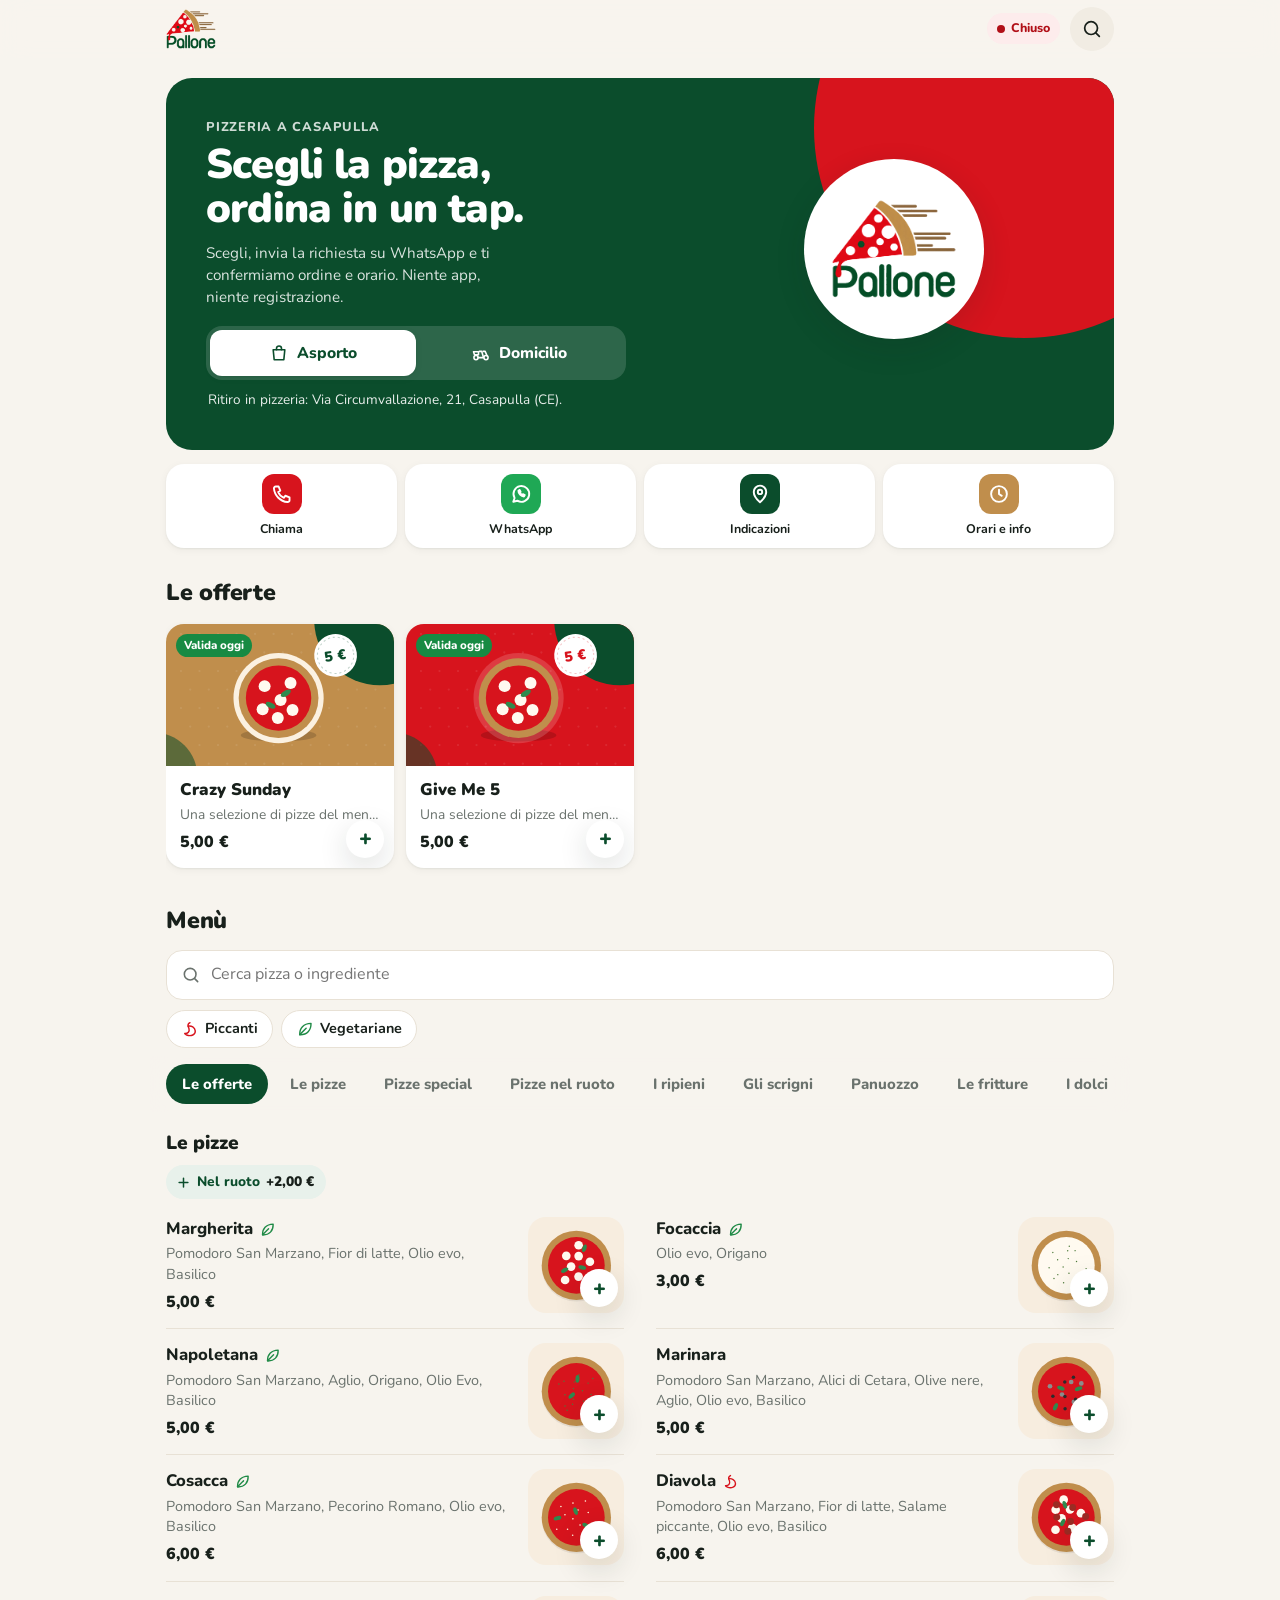
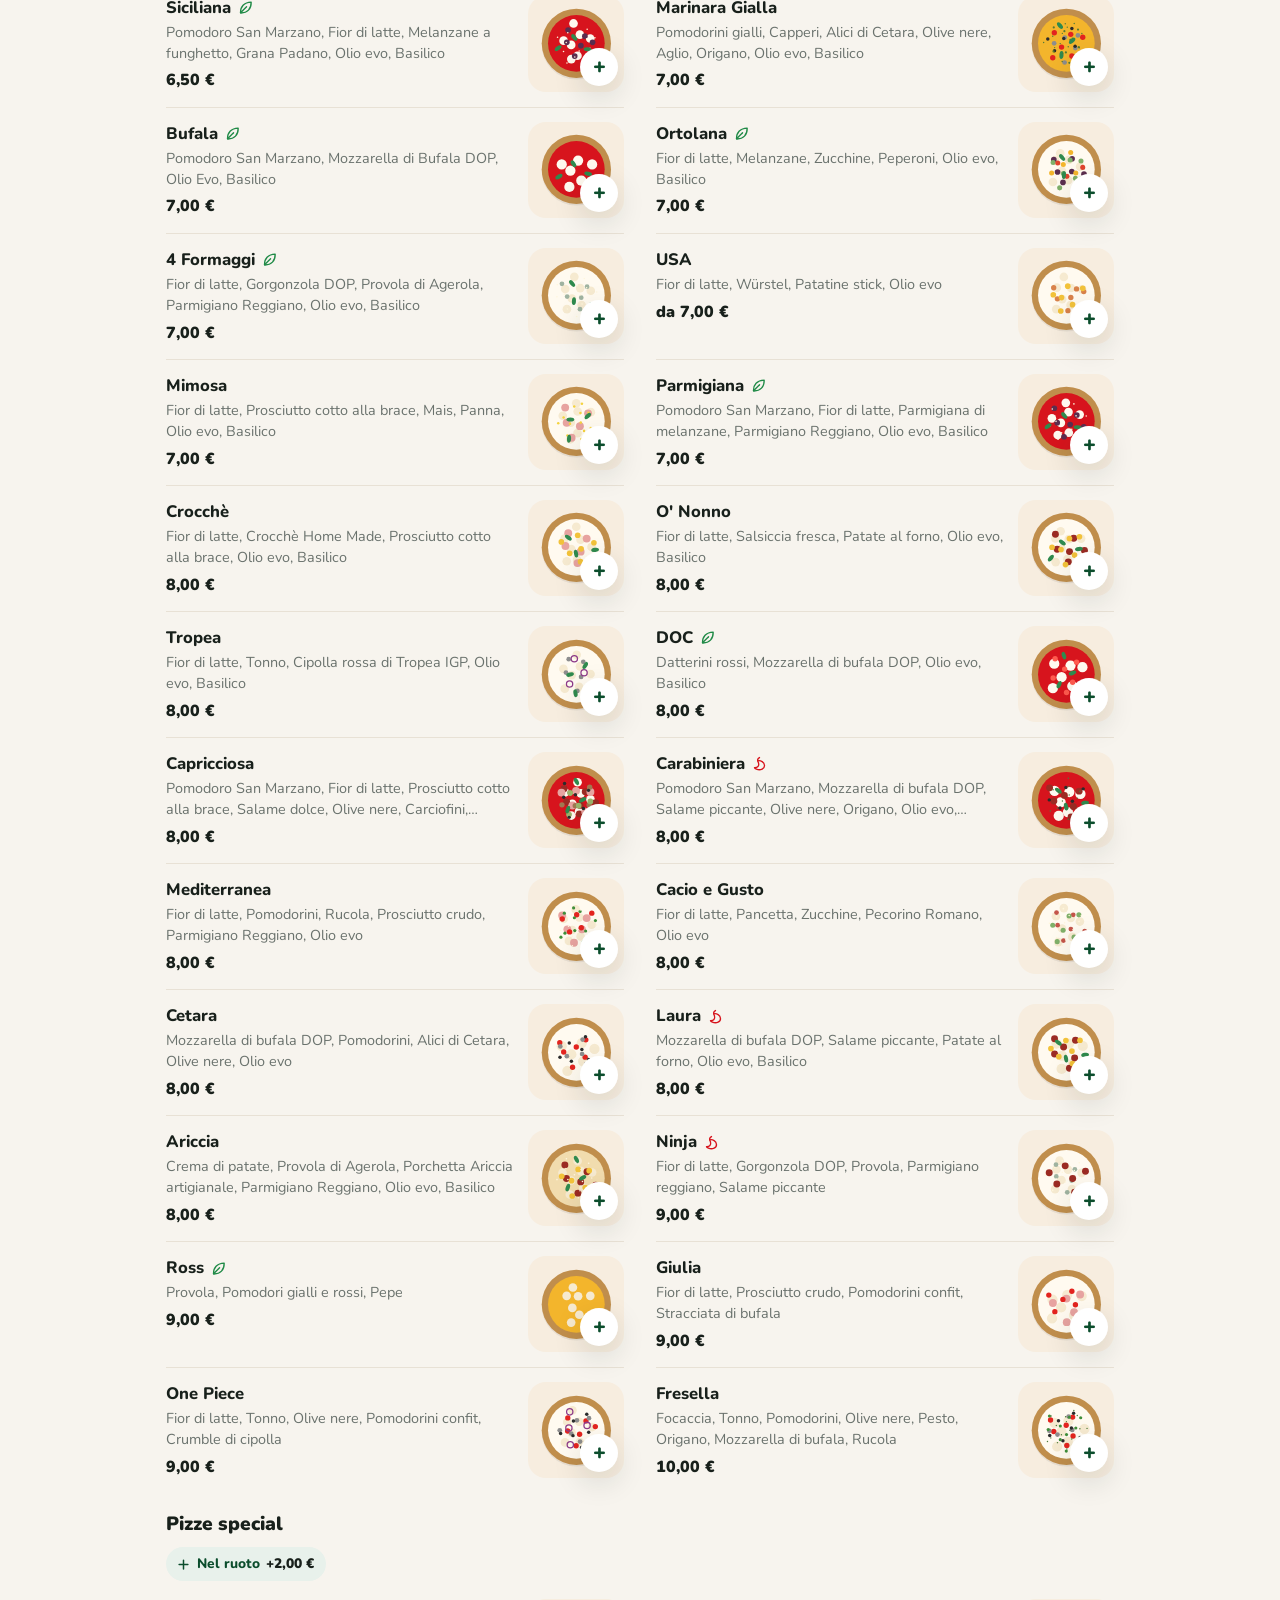
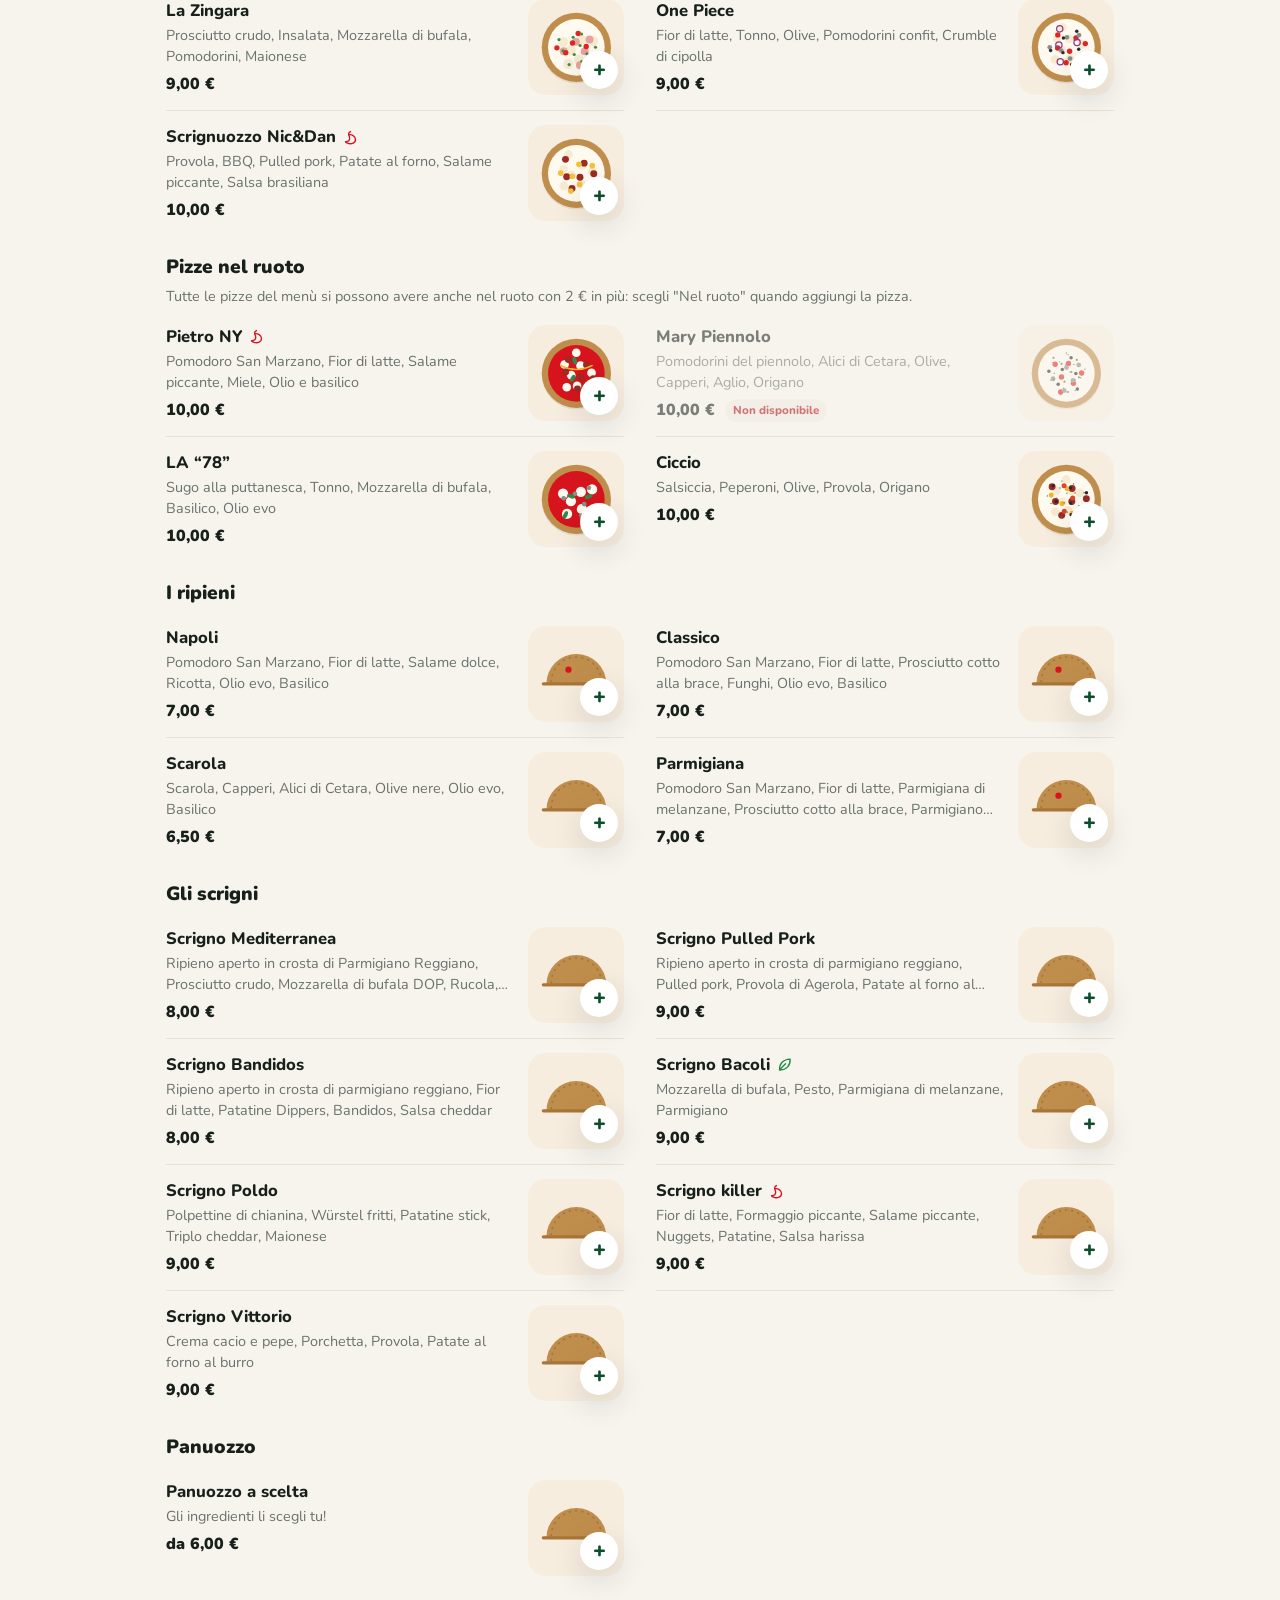
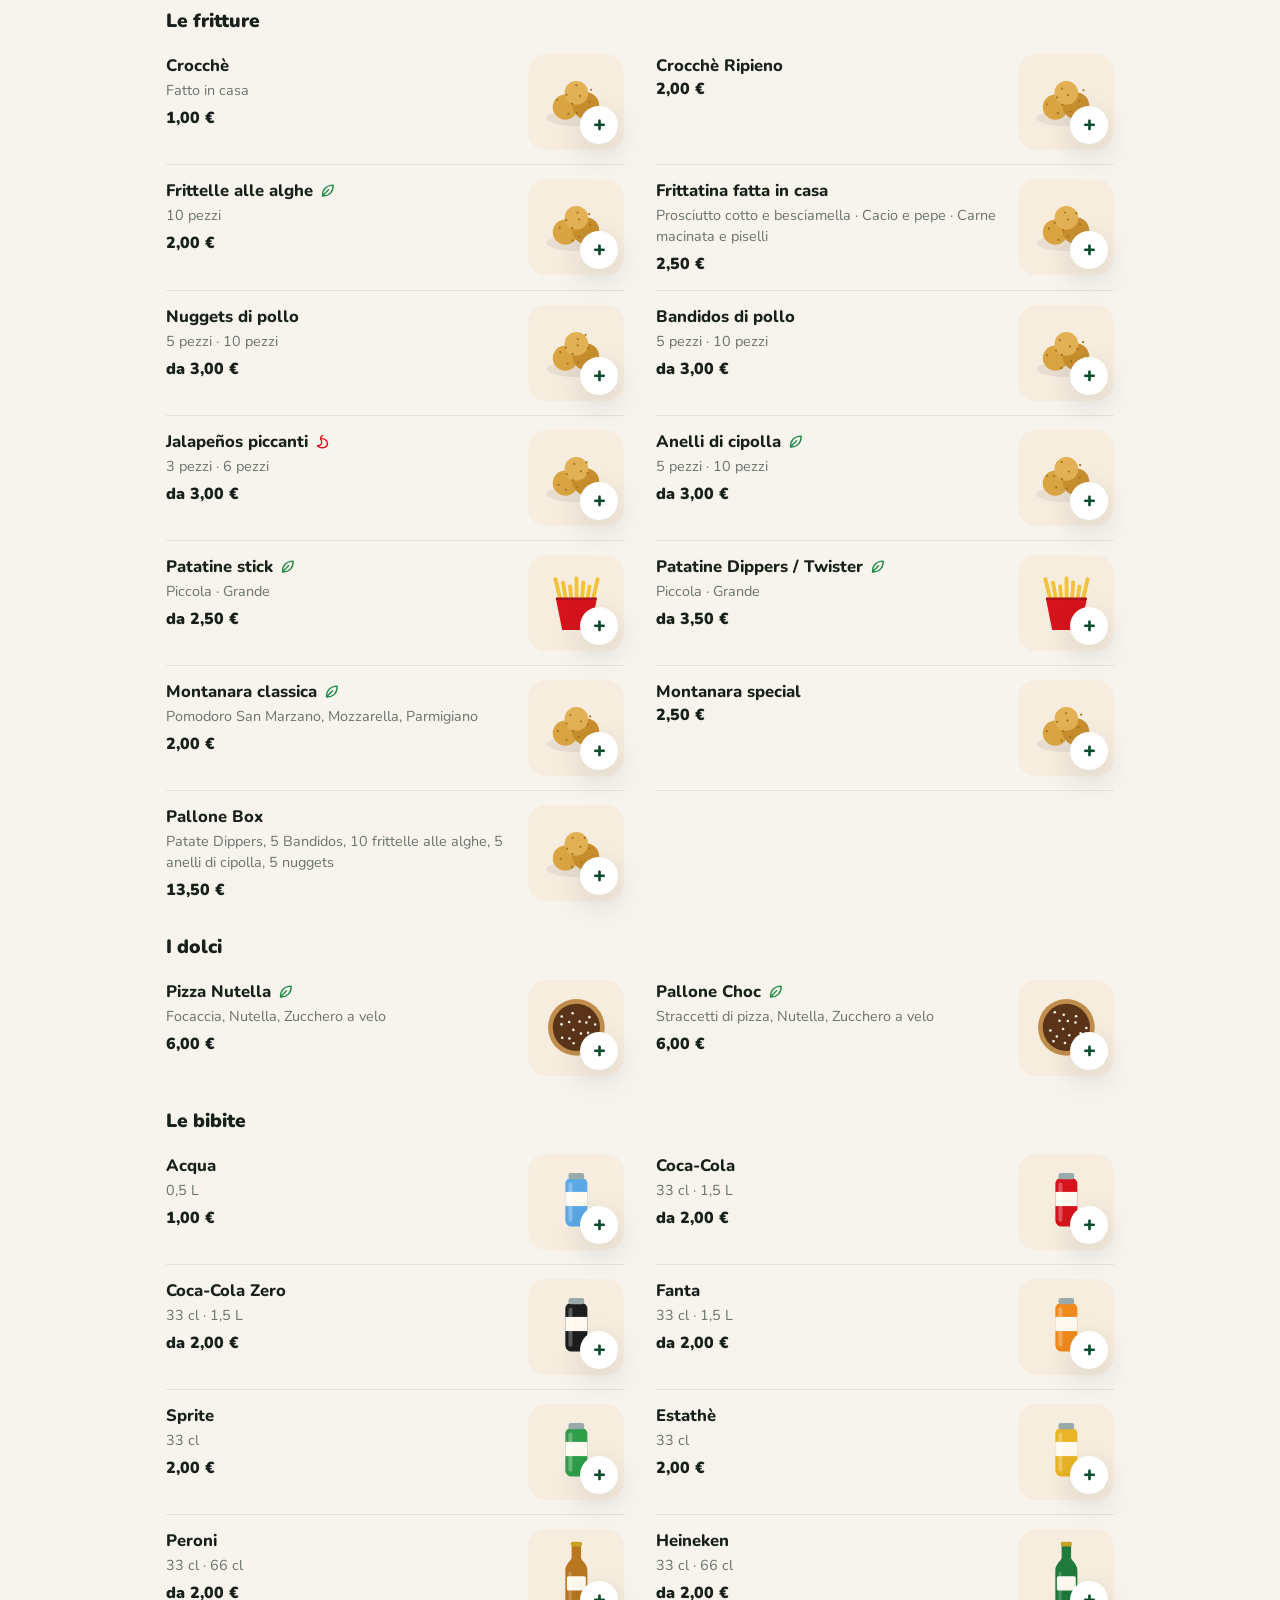
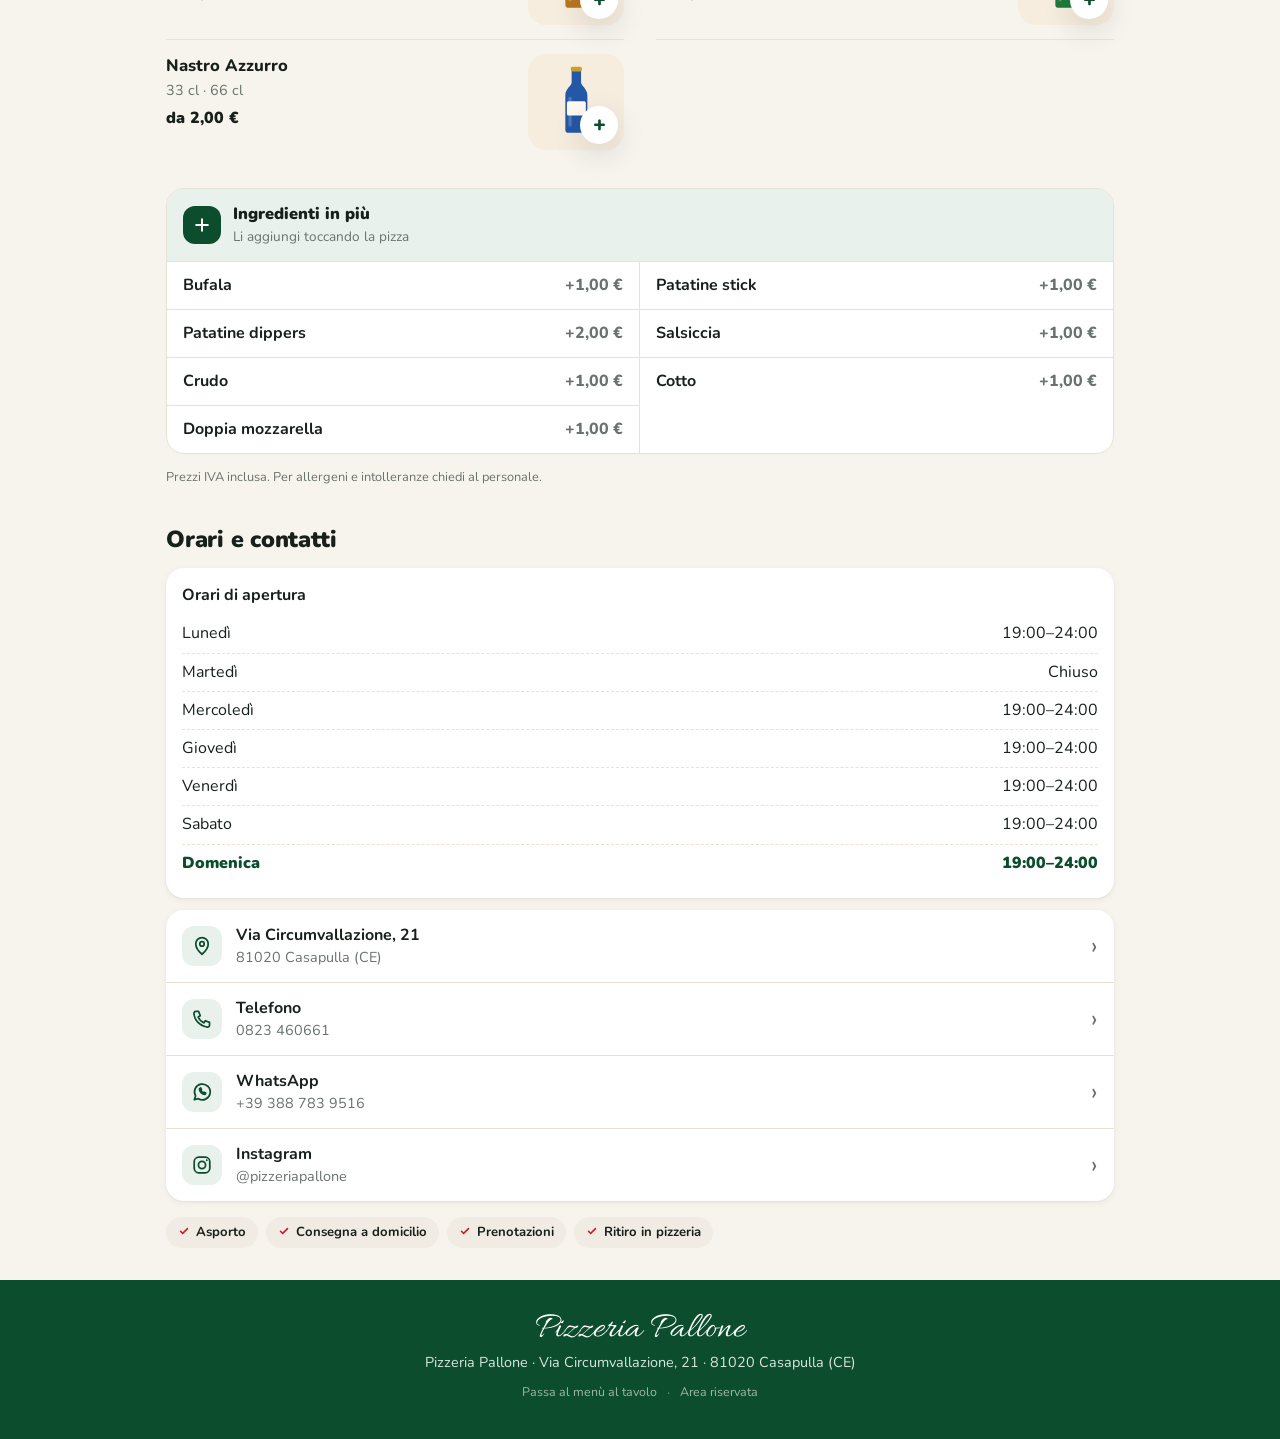
==== commit 82e0d5ce: "Link in fondo per cambiare modalità, come 'Area riservata' - Sito normale: 'Passa al menù al tavolo'" ====
--- a/index.html
+++ b/index.html
@@ -17,7 +17,7 @@
   <link rel="preconnect" href="https://fonts.googleapis.com">
   <link rel="preconnect" href="https://fonts.gstatic.com" crossorigin>
   <link href="https://fonts.googleapis.com/css2?family=Allura&family=Nunito:wght@500;600;700;800;900&display=swap" rel="stylesheet">
-  <link rel="stylesheet" href="css/style.css?v=20261108a">
+  <link rel="stylesheet" href="css/style.css?v=20261108c">
 </head>
 <body>
   <a class="skip" href="#menu">Vai al menù</a>
@@ -183,23 +183,16 @@
     </section>
   </main>
 
-  <!-- Solo al tavolo: passaggio all'ordine online (asporto/consegna) -->
-  <section class="to-online only-table" aria-labelledby="to-online-title">
-    <div class="to-online__card">
-      <span class="to-online__ico" aria-hidden="true"><i data-icon="bag"></i></span>
-      <div class="to-online__txt">
-        <h2 id="to-online-title">Vuoi ordinare da asporto o a domicilio?</h2>
-        <p>Ordina online e ricevi la conferma su WhatsApp.</p>
-      </div>
-      <a class="btn btn--primary" id="to-online" href="./">Ordina online</a>
-    </div>
-  </section>
-
   <footer class="footer">
     <p class="footer__script">Pizzeria Pallone</p>
     <p id="f-legal"></p>
     <p id="f-mail"></p>
-    <p><a class="footer__admin" href="admin.html" rel="nofollow">Area riservata</a></p>
+    <p class="footer__links">
+      <a class="footer__admin only-out" href="?tavolo">Passa al menù al tavolo</a>
+      <a class="footer__admin only-table" href="./">Passa all'ordine online</a>
+      <span class="footer__sep" aria-hidden="true">·</span>
+      <a class="footer__admin" href="admin.html" rel="nofollow">Area riservata</a>
+    </p>
   </footer>
 
   <!-- ===== Barra in basso: contatti oppure "Vedi ordine" ===== -->
@@ -363,8 +356,8 @@
     </form>
   </dialog>
 
-  <script src="js/icons.js?v=20261108a"></script>
-  <script src="js/art.js?v=20261108a"></script>
-  <script src="js/app.js?v=20261108a"></script>
+  <script src="js/icons.js?v=20261108c"></script>
+  <script src="js/art.js?v=20261108c"></script>
+  <script src="js/app.js?v=20261108c"></script>
 </body>
 </html>
--- a/css/style.css
+++ b/css/style.css
@@ -835,3 +835,9 @@
 .to-online__txt p { margin: 2px 0 0; color: var(--muted); font-size: .88rem; }
 .to-online__card .btn { grid-column: 1 / -1; width: 100%; }
 @media (min-width: 760px) { .to-online__card { grid-template-columns: auto 1fr auto; } .to-online__card .btn { grid-column: auto; width: auto; } }
+
+/* Link in fondo: cambio modalità + area riservata */
+.footer__links { display: flex; flex-wrap: wrap; justify-content: center; align-items: center; gap: 0 2px; }
+.footer__sep { opacity: .45; }
+.is-table .footer__admin.only-table { display: inline-block !important; }
+body.is-table:has(#cartbar[hidden]) { padding-bottom: 0; } /* al tavolo senza ordinazione niente spazio per la barra */
